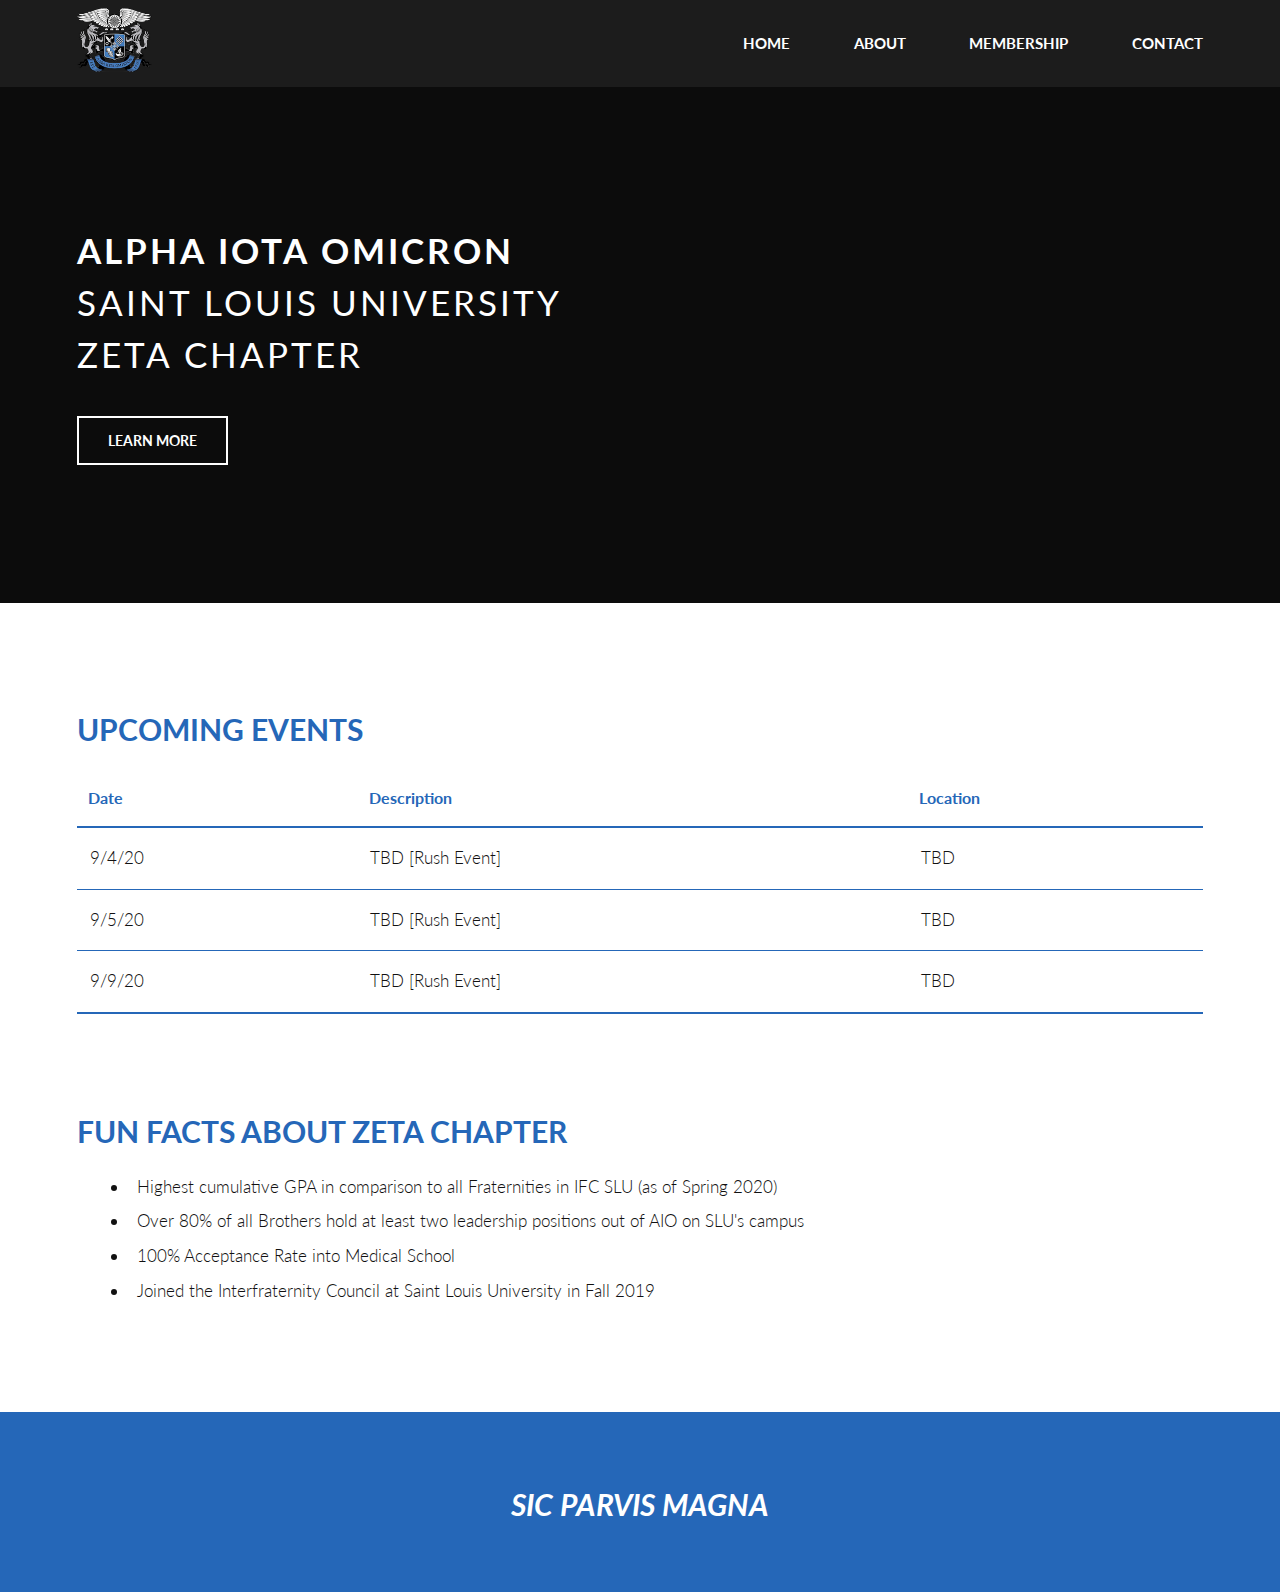
==== index.html @ 9641dc2a "Updated fun facts and comments in header" ====
<!DOCTYPE HTML>
<!--
	Wolfpack 2020
-->
<html>
	<head>
		<title>Home - AIO SLU</title>
		<meta charset="utf-8" />
		<meta name="viewport" content="width=device-width, initial-scale=1, user-scalable=no" />
		<link rel="stylesheet" href="assets/css/main.css" />
	</head>
	<body>

		<!-- Header -->
			<header id="header">
				<div class="inner">
					<a href="index.html" class="logo"><img class="image left" src="images/aiologobar.png"></a>
					<nav id="nav">
						<a href="index.html">Home</a>
						<a href="about.html">About</a>
						<a href="membership.html">Membership</a>
						<a href="contact.html">Contact</a>
					</nav>
				</div>
			</header>
			<a href="#menu" class="navPanelToggle"><span class="fa fa-bars"></span></a>

		<!-- Banner -->
			<section id="banner">
				<div class="inner">
					<h1>ALPHA IOTA OMICRON <span><br/>Saint Louis University<br>
					Zeta Chapter</span></h1>
					<ul class="actions">
						<li><a href="#one" class="button alt">Learn More</a></li>
					</ul>
				</div>
			</section>

		<!-- One -->
			<section id="one">
				<div class="inner">
					<header>
						<h2>Upcoming Events</h2>
					</header>
					<div class="table-wrapper">
								<table>
									<thead>
										<tr>
											<th>Date</th>
											<th>Description</th>
											<th>Location</th>
										</tr>
									</thead>
									<tbody>
										<tr>
											<td>9/4/20</td>
											<td>TBD [Rush Event]</td>
											<td>TBD</td>
										</tr>
										<tr>
											<td>9/5/20</td>
											<td>TBD [Rush Event]</td>
											<td>TBD</td>
										</tr>
										<tr>
											<td>9/9/20</td>
											<td>TBD [Rush Event]</td>
											<td>TBD</td>
										</tr>
										
									</tbody>
									<tfoot>
										<tr>
											<td colspan="2"></td>
											<td></td>
										</tr>
									</tfoot>
								</table>
							</div>
					<!-- end of upcoming events section -->
					<br>
					<h2 style="margin-bottom:0.5em;">Fun Facts about Zeta Chapter</h2>
					<ul style="padding-left:3em;">
						<li>Highest cumulative GPA in comparison to all Fraternities in IFC SLU (as of Spring 2020)</li>
						<li>Over 80% of all Brothers hold at least two leadership positions out of AIO on SLU's campus</li>
						<li>100% Acceptance Rate into Medical School</li>
						<li>Joined the Interfraternity Council at Saint Louis University in Fall 2019</li>
					</ul>
					
				</div>
			</section>
			

			

		<!-- Footer -->
			<section id="footer">
				<div class="inner">
					<header>
						<h2 align="center"><em>Sic Parvis Magna</em></h2>
					</header>
				</div>
			</section>

		<!-- Scripts -->
			<script src="assets/js/jquery.min.js"></script>
			<script src="assets/js/skel.min.js"></script>
			<script src="assets/js/util.js"></script>
			<script src="assets/js/main.js"></script>

	</body>
</html>
---- assets/css/main.css ----
@import url(font-awesome.min.css);
@import url("https://fonts.googleapis.com/css?family=Lato:300,400,700|Pacifico");

/*
	Introspect by TEMPLATED
	templated.co @templatedco
	Released for free under the Creative Commons Attribution 3.0 license (templated.co/license)
*/

/* Reset */

	html, body, div, span, applet, object, iframe, h1, h2, h3, h4, h5, h6, p, blockquote, pre, a, abbr, acronym, address, big, cite, code, del, dfn, em, img, ins, kbd, q, s, samp, small, strike, strong, sub, sup, tt, var, b, u, i, center, dl, dt, dd, ol, ul, li, fieldset, form, label, legend, table, caption, tbody, tfoot, thead, tr, th, td, article, aside, canvas, details, embed, figure, figcaption, footer, header, hgroup, menu, nav, output, ruby, section, summary, time, mark, audio, video {
		margin: 0;
		padding: 0;
		border: 0;
		font-size: 100%;
		font: inherit;
		vertical-align: baseline;
	}

	article, aside, details, figcaption, figure, footer, header, hgroup, menu, nav, section {
		display: block;
	}

	body {
		line-height: 1;
	}

	ol, ul {
		list-style: none;
	}

	blockquote, q {
		quotes: none;
	}

	blockquote:before, blockquote:after, q:before, q:after {
		content: '';
		content: none;
	}

	table {
		border-collapse: collapse;
		border-spacing: 0;
	}

	body {
		-webkit-text-size-adjust: none;
	}

/* Box Model */

	*, *:before, *:after {
		-moz-box-sizing: border-box;
		-webkit-box-sizing: border-box;
		box-sizing: border-box;
	}

/* Containers */

	.container {
		margin-left: auto;
		margin-right: auto;
	}

	.container.\31 25\25 {
		width: 100%;
		max-width: 100em;
		min-width: 80em;
	}

	.container.\37 5\25 {
		width: 60em;
	}

	.container.\35 0\25 {
		width: 40em;
	}

	.container.\32 5\25 {
		width: 20em;
	}

	.container {
		width: 80em;
	}

	@media screen and (max-width: 1680px) {

		.container.\31 25\25 {
			width: 100%;
			max-width: 100em;
			min-width: 80em;
		}

		.container.\37 5\25 {
			width: 60em;
		}

		.container.\35 0\25 {
			width: 40em;
		}

		.container.\32 5\25 {
			width: 20em;
		}

		.container {
			width: 80em;
		}

	}

	@media screen and (max-width: 1280px) {

		.container.\31 25\25 {
			width: 100%;
			max-width: 81.25em;
			min-width: 65em;
		}

		.container.\37 5\25 {
			width: 48.75em;
		}

		.container.\35 0\25 {
			width: 32.5em;
		}

		.container.\32 5\25 {
			width: 16.25em;
		}

		.container {
			width: 65em;
		}

	}

	@media screen and (max-width: 980px) {

		.container.\31 25\25 {
			width: 100%;
			max-width: 112.5%;
			min-width: 90%;
		}

		.container.\37 5\25 {
			width: 67.5%;
		}

		.container.\35 0\25 {
			width: 45%;
		}

		.container.\32 5\25 {
			width: 22.5%;
		}

		.container {
			width: 90%;
		}

	}

	@media screen and (max-width: 736px) {

		.container.\31 25\25 {
			width: 100%;
			max-width: 112.5%;
			min-width: 90%;
		}

		.container.\37 5\25 {
			width: 67.5%;
		}

		.container.\35 0\25 {
			width: 45%;
		}

		.container.\32 5\25 {
			width: 22.5%;
		}

		.container {
			width: 90% !important;
		}

	}

	@media screen and (max-width: 480px) {

		.container.\31 25\25 {
			width: 100%;
			max-width: 112.5%;
			min-width: 90%;
		}

		.container.\37 5\25 {
			width: 67.5%;
		}

		.container.\35 0\25 {
			width: 45%;
		}

		.container.\32 5\25 {
			width: 22.5%;
		}

		.container {
			width: 90% !important;
		}

	}

/* Grid */

	.row {
		border-bottom: solid 1px transparent;
		-moz-box-sizing: border-box;
		-webkit-box-sizing: border-box;
		box-sizing: border-box;
	}

	.row > * {
		float: left;
		-moz-box-sizing: border-box;
		-webkit-box-sizing: border-box;
		box-sizing: border-box;
	}

	.row:after, .row:before {
		content: '';
		display: block;
		clear: both;
		height: 0;
	}

	.row.uniform > * > :first-child {
		margin-top: 0;
	}

	.row.uniform > * > :last-child {
		margin-bottom: 0;
	}

	.row.\30 \25 > * {
		padding: 0 0 0 0em;
	}

	.row.\30 \25 {
		margin: 0 0 -1px 0em;
	}

	.row.uniform.\30 \25 > * {
		padding: 0em 0 0 0em;
	}

	.row.uniform.\30 \25 {
		margin: 0em 0 -1px 0em;
	}

	.row > * {
		padding: 0 0 0 2em;
	}

	.row {
		margin: 0 0 -1px -2em;
	}

	.row.uniform > * {
		padding: 2em 0 0 2em;
	}

	.row.uniform {
		margin: -2em 0 -1px -2em;
	}

	.row.\32 00\25 > * {
		padding: 0 0 0 4em;
	}

	.row.\32 00\25 {
		margin: 0 0 -1px -4em;
	}

	.row.uniform.\32 00\25 > * {
		padding: 4em 0 0 4em;
	}

	.row.uniform.\32 00\25 {
		margin: -4em 0 -1px -4em;
	}

	.row.\31 50\25 > * {
		padding: 0 0 0 3em;
	}

	.row.\31 50\25 {
		margin: 0 0 -1px -3em;
	}

	.row.uniform.\31 50\25 > * {
		padding: 3em 0 0 3em;
	}

	.row.uniform.\31 50\25 {
		margin: -3em 0 -1px -3em;
	}

	.row.\35 0\25 > * {
		padding: 0 0 0 1em;
	}

	.row.\35 0\25 {
		margin: 0 0 -1px -1em;
	}

	.row.uniform.\35 0\25 > * {
		padding: 1em 0 0 1em;
	}

	.row.uniform.\35 0\25 {
		margin: -1em 0 -1px -1em;
	}

	.row.\32 5\25 > * {
		padding: 0 0 0 0.5em;
	}

	.row.\32 5\25 {
		margin: 0 0 -1px -0.5em;
	}

	.row.uniform.\32 5\25 > * {
		padding: 0.5em 0 0 0.5em;
	}

	.row.uniform.\32 5\25 {
		margin: -0.5em 0 -1px -0.5em;
	}

	.\31 2u, .\31 2u\24 {
		width: 100%;
		clear: none;
		margin-left: 0;
	}

	.\31 1u, .\31 1u\24 {
		width: 91.6666666667%;
		clear: none;
		margin-left: 0;
	}

	.\31 0u, .\31 0u\24 {
		width: 83.3333333333%;
		clear: none;
		margin-left: 0;
	}

	.\39 u, .\39 u\24 {
		width: 75%;
		clear: none;
		margin-left: 0;
	}

	.\38 u, .\38 u\24 {
		width: 66.6666666667%;
		clear: none;
		margin-left: 0;
	}

	.\37 u, .\37 u\24 {
		width: 58.3333333333%;
		clear: none;
		margin-left: 0;
	}

	.\36 u, .\36 u\24 {
		width: 50%;
		clear: none;
		margin-left: 0;
	}

	.\35 u, .\35 u\24 {
		width: 41.6666666667%;
		clear: none;
		margin-left: 0;
	}

	.\34 u, .\34 u\24 {
		width: 33.3333333333%;
		clear: none;
		margin-left: 0;
	}

	.\33 u, .\33 u\24 {
		width: 25%;
		clear: none;
		margin-left: 0;
	}

	.\32 u, .\32 u\24 {
		width: 16.6666666667%;
		clear: none;
		margin-left: 0;
	}

	.\31 u, .\31 u\24 {
		width: 8.3333333333%;
		clear: none;
		margin-left: 0;
	}

	.\31 2u\24 + *,
	.\31 1u\24 + *,
	.\31 0u\24 + *,
	.\39 u\24 + *,
	.\38 u\24 + *,
	.\37 u\24 + *,
	.\36 u\24 + *,
	.\35 u\24 + *,
	.\34 u\24 + *,
	.\33 u\24 + *,
	.\32 u\24 + *,
	.\31 u\24 + * {
		clear: left;
	}

	.\-11u {
		margin-left: 91.66667%;
	}

	.\-10u {
		margin-left: 83.33333%;
	}

	.\-9u {
		margin-left: 75%;
	}

	.\-8u {
		margin-left: 66.66667%;
	}

	.\-7u {
		margin-left: 58.33333%;
	}

	.\-6u {
		margin-left: 50%;
	}

	.\-5u {
		margin-left: 41.66667%;
	}

	.\-4u {
		margin-left: 33.33333%;
	}

	.\-3u {
		margin-left: 25%;
	}

	.\-2u {
		margin-left: 16.66667%;
	}

	.\-1u {
		margin-left: 8.33333%;
	}

	@media screen and (max-width: 1680px) {

		.row > * {
			padding: 0 0 0 2em;
		}

		.row {
			margin: 0 0 -1px -2em;
		}

		.row.uniform > * {
			padding: 2em 0 0 2em;
		}

		.row.uniform {
			margin: -2em 0 -1px -2em;
		}

		.row.\32 00\25 > * {
			padding: 0 0 0 4em;
		}

		.row.\32 00\25 {
			margin: 0 0 -1px -4em;
		}

		.row.uniform.\32 00\25 > * {
			padding: 4em 0 0 4em;
		}

		.row.uniform.\32 00\25 {
			margin: -4em 0 -1px -4em;
		}

		.row.\31 50\25 > * {
			padding: 0 0 0 3em;
		}

		.row.\31 50\25 {
			margin: 0 0 -1px -3em;
		}

		.row.uniform.\31 50\25 > * {
			padding: 3em 0 0 3em;
		}

		.row.uniform.\31 50\25 {
			margin: -3em 0 -1px -3em;
		}

		.row.\35 0\25 > * {
			padding: 0 0 0 1em;
		}

		.row.\35 0\25 {
			margin: 0 0 -1px -1em;
		}

		.row.uniform.\35 0\25 > * {
			padding: 1em 0 0 1em;
		}

		.row.uniform.\35 0\25 {
			margin: -1em 0 -1px -1em;
		}

		.row.\32 5\25 > * {
			padding: 0 0 0 0.5em;
		}

		.row.\32 5\25 {
			margin: 0 0 -1px -0.5em;
		}

		.row.uniform.\32 5\25 > * {
			padding: 0.5em 0 0 0.5em;
		}

		.row.uniform.\32 5\25 {
			margin: -0.5em 0 -1px -0.5em;
		}

		.\31 2u\28xlarge\29, .\31 2u\24\28xlarge\29 {
			width: 100%;
			clear: none;
			margin-left: 0;
		}

		.\31 1u\28xlarge\29, .\31 1u\24\28xlarge\29 {
			width: 91.6666666667%;
			clear: none;
			margin-left: 0;
		}

		.\31 0u\28xlarge\29, .\31 0u\24\28xlarge\29 {
			width: 83.3333333333%;
			clear: none;
			margin-left: 0;
		}

		.\39 u\28xlarge\29, .\39 u\24\28xlarge\29 {
			width: 75%;
			clear: none;
			margin-left: 0;
		}

		.\38 u\28xlarge\29, .\38 u\24\28xlarge\29 {
			width: 66.6666666667%;
			clear: none;
			margin-left: 0;
		}

		.\37 u\28xlarge\29, .\37 u\24\28xlarge\29 {
			width: 58.3333333333%;
			clear: none;
			margin-left: 0;
		}

		.\36 u\28xlarge\29, .\36 u\24\28xlarge\29 {
			width: 50%;
			clear: none;
			margin-left: 0;
		}

		.\35 u\28xlarge\29, .\35 u\24\28xlarge\29 {
			width: 41.6666666667%;
			clear: none;
			margin-left: 0;
		}

		.\34 u\28xlarge\29, .\34 u\24\28xlarge\29 {
			width: 33.3333333333%;
			clear: none;
			margin-left: 0;
		}

		.\33 u\28xlarge\29, .\33 u\24\28xlarge\29 {
			width: 25%;
			clear: none;
			margin-left: 0;
		}

		.\32 u\28xlarge\29, .\32 u\24\28xlarge\29 {
			width: 16.6666666667%;
			clear: none;
			margin-left: 0;
		}

		.\31 u\28xlarge\29, .\31 u\24\28xlarge\29 {
			width: 8.3333333333%;
			clear: none;
			margin-left: 0;
		}

		.\31 2u\24\28xlarge\29 + *,
		.\31 1u\24\28xlarge\29 + *,
		.\31 0u\24\28xlarge\29 + *,
		.\39 u\24\28xlarge\29 + *,
		.\38 u\24\28xlarge\29 + *,
		.\37 u\24\28xlarge\29 + *,
		.\36 u\24\28xlarge\29 + *,
		.\35 u\24\28xlarge\29 + *,
		.\34 u\24\28xlarge\29 + *,
		.\33 u\24\28xlarge\29 + *,
		.\32 u\24\28xlarge\29 + *,
		.\31 u\24\28xlarge\29 + * {
			clear: left;
		}

		.\-11u\28xlarge\29 {
			margin-left: 91.66667%;
		}

		.\-10u\28xlarge\29 {
			margin-left: 83.33333%;
		}

		.\-9u\28xlarge\29 {
			margin-left: 75%;
		}

		.\-8u\28xlarge\29 {
			margin-left: 66.66667%;
		}

		.\-7u\28xlarge\29 {
			margin-left: 58.33333%;
		}

		.\-6u\28xlarge\29 {
			margin-left: 50%;
		}

		.\-5u\28xlarge\29 {
			margin-left: 41.66667%;
		}

		.\-4u\28xlarge\29 {
			margin-left: 33.33333%;
		}

		.\-3u\28xlarge\29 {
			margin-left: 25%;
		}

		.\-2u\28xlarge\29 {
			margin-left: 16.66667%;
		}

		.\-1u\28xlarge\29 {
			margin-left: 8.33333%;
		}

	}

	@media screen and (max-width: 1280px) {

		.row > * {
			padding: 0 0 0 1.5em;
		}

		.row {
			margin: 0 0 -1px -1.5em;
		}

		.row.uniform > * {
			padding: 1.5em 0 0 1.5em;
		}

		.row.uniform {
			margin: -1.5em 0 -1px -1.5em;
		}

		.row.\32 00\25 > * {
			padding: 0 0 0 3em;
		}

		.row.\32 00\25 {
			margin: 0 0 -1px -3em;
		}

		.row.uniform.\32 00\25 > * {
			padding: 3em 0 0 3em;
		}

		.row.uniform.\32 00\25 {
			margin: -3em 0 -1px -3em;
		}

		.row.\31 50\25 > * {
			padding: 0 0 0 2.25em;
		}

		.row.\31 50\25 {
			margin: 0 0 -1px -2.25em;
		}

		.row.uniform.\31 50\25 > * {
			padding: 2.25em 0 0 2.25em;
		}

		.row.uniform.\31 50\25 {
			margin: -2.25em 0 -1px -2.25em;
		}

		.row.\35 0\25 > * {
			padding: 0 0 0 0.75em;
		}

		.row.\35 0\25 {
			margin: 0 0 -1px -0.75em;
		}

		.row.uniform.\35 0\25 > * {
			padding: 0.75em 0 0 0.75em;
		}

		.row.uniform.\35 0\25 {
			margin: -0.75em 0 -1px -0.75em;
		}

		.row.\32 5\25 > * {
			padding: 0 0 0 0.375em;
		}

		.row.\32 5\25 {
			margin: 0 0 -1px -0.375em;
		}

		.row.uniform.\32 5\25 > * {
			padding: 0.375em 0 0 0.375em;
		}

		.row.uniform.\32 5\25 {
			margin: -0.375em 0 -1px -0.375em;
		}

		.\31 2u\28large\29, .\31 2u\24\28large\29 {
			width: 100%;
			clear: none;
			margin-left: 0;
		}

		.\31 1u\28large\29, .\31 1u\24\28large\29 {
			width: 91.6666666667%;
			clear: none;
			margin-left: 0;
		}

		.\31 0u\28large\29, .\31 0u\24\28large\29 {
			width: 83.3333333333%;
			clear: none;
			margin-left: 0;
		}

		.\39 u\28large\29, .\39 u\24\28large\29 {
			width: 75%;
			clear: none;
			margin-left: 0;
		}

		.\38 u\28large\29, .\38 u\24\28large\29 {
			width: 66.6666666667%;
			clear: none;
			margin-left: 0;
		}

		.\37 u\28large\29, .\37 u\24\28large\29 {
			width: 58.3333333333%;
			clear: none;
			margin-left: 0;
		}

		.\36 u\28large\29, .\36 u\24\28large\29 {
			width: 50%;
			clear: none;
			margin-left: 0;
		}

		.\35 u\28large\29, .\35 u\24\28large\29 {
			width: 41.6666666667%;
			clear: none;
			margin-left: 0;
		}

		.\34 u\28large\29, .\34 u\24\28large\29 {
			width: 33.3333333333%;
			clear: none;
			margin-left: 0;
		}

		.\33 u\28large\29, .\33 u\24\28large\29 {
			width: 25%;
			clear: none;
			margin-left: 0;
		}

		.\32 u\28large\29, .\32 u\24\28large\29 {
			width: 16.6666666667%;
			clear: none;
			margin-left: 0;
		}

		.\31 u\28large\29, .\31 u\24\28large\29 {
			width: 8.3333333333%;
			clear: none;
			margin-left: 0;
		}

		.\31 2u\24\28large\29 + *,
		.\31 1u\24\28large\29 + *,
		.\31 0u\24\28large\29 + *,
		.\39 u\24\28large\29 + *,
		.\38 u\24\28large\29 + *,
		.\37 u\24\28large\29 + *,
		.\36 u\24\28large\29 + *,
		.\35 u\24\28large\29 + *,
		.\34 u\24\28large\29 + *,
		.\33 u\24\28large\29 + *,
		.\32 u\24\28large\29 + *,
		.\31 u\24\28large\29 + * {
			clear: left;
		}

		.\-11u\28large\29 {
			margin-left: 91.66667%;
		}

		.\-10u\28large\29 {
			margin-left: 83.33333%;
		}

		.\-9u\28large\29 {
			margin-left: 75%;
		}

		.\-8u\28large\29 {
			margin-left: 66.66667%;
		}

		.\-7u\28large\29 {
			margin-left: 58.33333%;
		}

		.\-6u\28large\29 {
			margin-left: 50%;
		}

		.\-5u\28large\29 {
			margin-left: 41.66667%;
		}

		.\-4u\28large\29 {
			margin-left: 33.33333%;
		}

		.\-3u\28large\29 {
			margin-left: 25%;
		}

		.\-2u\28large\29 {
			margin-left: 16.66667%;
		}

		.\-1u\28large\29 {
			margin-left: 8.33333%;
		}

	}

	@media screen and (max-width: 980px) {

		.row > * {
			padding: 0 0 0 1.5em;
		}

		.row {
			margin: 0 0 -1px -1.5em;
		}

		.row.uniform > * {
			padding: 1.5em 0 0 1.5em;
		}

		.row.uniform {
			margin: -1.5em 0 -1px -1.5em;
		}

		.row.\32 00\25 > * {
			padding: 0 0 0 3em;
		}

		.row.\32 00\25 {
			margin: 0 0 -1px -3em;
		}

		.row.uniform.\32 00\25 > * {
			padding: 3em 0 0 3em;
		}

		.row.uniform.\32 00\25 {
			margin: -3em 0 -1px -3em;
		}

		.row.\31 50\25 > * {
			padding: 0 0 0 2.25em;
		}

		.row.\31 50\25 {
			margin: 0 0 -1px -2.25em;
		}

		.row.uniform.\31 50\25 > * {
			padding: 2.25em 0 0 2.25em;
		}

		.row.uniform.\31 50\25 {
			margin: -2.25em 0 -1px -2.25em;
		}

		.row.\35 0\25 > * {
			padding: 0 0 0 0.75em;
		}

		.row.\35 0\25 {
			margin: 0 0 -1px -0.75em;
		}

		.row.uniform.\35 0\25 > * {
			padding: 0.75em 0 0 0.75em;
		}

		.row.uniform.\35 0\25 {
			margin: -0.75em 0 -1px -0.75em;
		}

		.row.\32 5\25 > * {
			padding: 0 0 0 0.375em;
		}

		.row.\32 5\25 {
			margin: 0 0 -1px -0.375em;
		}

		.row.uniform.\32 5\25 > * {
			padding: 0.375em 0 0 0.375em;
		}

		.row.uniform.\32 5\25 {
			margin: -0.375em 0 -1px -0.375em;
		}

		.\31 2u\28medium\29, .\31 2u\24\28medium\29 {
			width: 100%;
			clear: none;
			margin-left: 0;
		}

		.\31 1u\28medium\29, .\31 1u\24\28medium\29 {
			width: 91.6666666667%;
			clear: none;
			margin-left: 0;
		}

		.\31 0u\28medium\29, .\31 0u\24\28medium\29 {
			width: 83.3333333333%;
			clear: none;
			margin-left: 0;
		}

		.\39 u\28medium\29, .\39 u\24\28medium\29 {
			width: 75%;
			clear: none;
			margin-left: 0;
		}

		.\38 u\28medium\29, .\38 u\24\28medium\29 {
			width: 66.6666666667%;
			clear: none;
			margin-left: 0;
		}

		.\37 u\28medium\29, .\37 u\24\28medium\29 {
			width: 58.3333333333%;
			clear: none;
			margin-left: 0;
		}

		.\36 u\28medium\29, .\36 u\24\28medium\29 {
			width: 50%;
			clear: none;
			margin-left: 0;
		}

		.\35 u\28medium\29, .\35 u\24\28medium\29 {
			width: 41.6666666667%;
			clear: none;
			margin-left: 0;
		}

		.\34 u\28medium\29, .\34 u\24\28medium\29 {
			width: 33.3333333333%;
			clear: none;
			margin-left: 0;
		}

		.\33 u\28medium\29, .\33 u\24\28medium\29 {
			width: 25%;
			clear: none;
			margin-left: 0;
		}

		.\32 u\28medium\29, .\32 u\24\28medium\29 {
			width: 16.6666666667%;
			clear: none;
			margin-left: 0;
		}

		.\31 u\28medium\29, .\31 u\24\28medium\29 {
			width: 8.3333333333%;
			clear: none;
			margin-left: 0;
		}

		.\31 2u\24\28medium\29 + *,
		.\31 1u\24\28medium\29 + *,
		.\31 0u\24\28medium\29 + *,
		.\39 u\24\28medium\29 + *,
		.\38 u\24\28medium\29 + *,
		.\37 u\24\28medium\29 + *,
		.\36 u\24\28medium\29 + *,
		.\35 u\24\28medium\29 + *,
		.\34 u\24\28medium\29 + *,
		.\33 u\24\28medium\29 + *,
		.\32 u\24\28medium\29 + *,
		.\31 u\24\28medium\29 + * {
			clear: left;
		}

		.\-11u\28medium\29 {
			margin-left: 91.66667%;
		}

		.\-10u\28medium\29 {
			margin-left: 83.33333%;
		}

		.\-9u\28medium\29 {
			margin-left: 75%;
		}

		.\-8u\28medium\29 {
			margin-left: 66.66667%;
		}

		.\-7u\28medium\29 {
			margin-left: 58.33333%;
		}

		.\-6u\28medium\29 {
			margin-left: 50%;
		}

		.\-5u\28medium\29 {
			margin-left: 41.66667%;
		}

		.\-4u\28medium\29 {
			margin-left: 33.33333%;
		}

		.\-3u\28medium\29 {
			margin-left: 25%;
		}

		.\-2u\28medium\29 {
			margin-left: 16.66667%;
		}

		.\-1u\28medium\29 {
			margin-left: 8.33333%;
		}

	}

	@media screen and (max-width: 736px) {

		.row > * {
			padding: 0 0 0 1.25em;
		}

		.row {
			margin: 0 0 -1px -1.25em;
		}

		.row.uniform > * {
			padding: 1.25em 0 0 1.25em;
		}

		.row.uniform {
			margin: -1.25em 0 -1px -1.25em;
		}

		.row.\32 00\25 > * {
			padding: 0 0 0 2.5em;
		}

		.row.\32 00\25 {
			margin: 0 0 -1px -2.5em;
		}

		.row.uniform.\32 00\25 > * {
			padding: 2.5em 0 0 2.5em;
		}

		.row.uniform.\32 00\25 {
			margin: -2.5em 0 -1px -2.5em;
		}

		.row.\31 50\25 > * {
			padding: 0 0 0 1.875em;
		}

		.row.\31 50\25 {
			margin: 0 0 -1px -1.875em;
		}

		.row.uniform.\31 50\25 > * {
			padding: 1.875em 0 0 1.875em;
		}

		.row.uniform.\31 50\25 {
			margin: -1.875em 0 -1px -1.875em;
		}

		.row.\35 0\25 > * {
			padding: 0 0 0 0.625em;
		}

		.row.\35 0\25 {
			margin: 0 0 -1px -0.625em;
		}

		.row.uniform.\35 0\25 > * {
			padding: 0.625em 0 0 0.625em;
		}

		.row.uniform.\35 0\25 {
			margin: -0.625em 0 -1px -0.625em;
		}

		.row.\32 5\25 > * {
			padding: 0 0 0 0.3125em;
		}

		.row.\32 5\25 {
			margin: 0 0 -1px -0.3125em;
		}

		.row.uniform.\32 5\25 > * {
			padding: 0.3125em 0 0 0.3125em;
		}

		.row.uniform.\32 5\25 {
			margin: -0.3125em 0 -1px -0.3125em;
		}

		.\31 2u\28small\29, .\31 2u\24\28small\29 {
			width: 100%;
			clear: none;
			margin-left: 0;
		}

		.\31 1u\28small\29, .\31 1u\24\28small\29 {
			width: 91.6666666667%;
			clear: none;
			margin-left: 0;
		}

		.\31 0u\28small\29, .\31 0u\24\28small\29 {
			width: 83.3333333333%;
			clear: none;
			margin-left: 0;
		}

		.\39 u\28small\29, .\39 u\24\28small\29 {
			width: 75%;
			clear: none;
			margin-left: 0;
		}

		.\38 u\28small\29, .\38 u\24\28small\29 {
			width: 66.6666666667%;
			clear: none;
			margin-left: 0;
		}

		.\37 u\28small\29, .\37 u\24\28small\29 {
			width: 58.3333333333%;
			clear: none;
			margin-left: 0;
		}

		.\36 u\28small\29, .\36 u\24\28small\29 {
			width: 50%;
			clear: none;
			margin-left: 0;
		}

		.\35 u\28small\29, .\35 u\24\28small\29 {
			width: 41.6666666667%;
			clear: none;
			margin-left: 0;
		}

		.\34 u\28small\29, .\34 u\24\28small\29 {
			width: 33.3333333333%;
			clear: none;
			margin-left: 0;
		}

		.\33 u\28small\29, .\33 u\24\28small\29 {
			width: 25%;
			clear: none;
			margin-left: 0;
		}

		.\32 u\28small\29, .\32 u\24\28small\29 {
			width: 16.6666666667%;
			clear: none;
			margin-left: 0;
		}

		.\31 u\28small\29, .\31 u\24\28small\29 {
			width: 8.3333333333%;
			clear: none;
			margin-left: 0;
		}

		.\31 2u\24\28small\29 + *,
		.\31 1u\24\28small\29 + *,
		.\31 0u\24\28small\29 + *,
		.\39 u\24\28small\29 + *,
		.\38 u\24\28small\29 + *,
		.\37 u\24\28small\29 + *,
		.\36 u\24\28small\29 + *,
		.\35 u\24\28small\29 + *,
		.\34 u\24\28small\29 + *,
		.\33 u\24\28small\29 + *,
		.\32 u\24\28small\29 + *,
		.\31 u\24\28small\29 + * {
			clear: left;
		}

		.\-11u\28small\29 {
			margin-left: 91.66667%;
		}

		.\-10u\28small\29 {
			margin-left: 83.33333%;
		}

		.\-9u\28small\29 {
			margin-left: 75%;
		}

		.\-8u\28small\29 {
			margin-left: 66.66667%;
		}

		.\-7u\28small\29 {
			margin-left: 58.33333%;
		}

		.\-6u\28small\29 {
			margin-left: 50%;
		}

		.\-5u\28small\29 {
			margin-left: 41.66667%;
		}

		.\-4u\28small\29 {
			margin-left: 33.33333%;
		}

		.\-3u\28small\29 {
			margin-left: 25%;
		}

		.\-2u\28small\29 {
			margin-left: 16.66667%;
		}

		.\-1u\28small\29 {
			margin-left: 8.33333%;
		}

	}

	@media screen and (max-width: 480px) {

		.row > * {
			padding: 0 0 0 1.25em;
		}

		.row {
			margin: 0 0 -1px -1.25em;
		}

		.row.uniform > * {
			padding: 1.25em 0 0 1.25em;
		}

		.row.uniform {
			margin: -1.25em 0 -1px -1.25em;
		}

		.row.\32 00\25 > * {
			padding: 0 0 0 2.5em;
		}

		.row.\32 00\25 {
			margin: 0 0 -1px -2.5em;
		}

		.row.uniform.\32 00\25 > * {
			padding: 2.5em 0 0 2.5em;
		}

		.row.uniform.\32 00\25 {
			margin: -2.5em 0 -1px -2.5em;
		}

		.row.\31 50\25 > * {
			padding: 0 0 0 1.875em;
		}

		.row.\31 50\25 {
			margin: 0 0 -1px -1.875em;
		}

		.row.uniform.\31 50\25 > * {
			padding: 1.875em 0 0 1.875em;
		}

		.row.uniform.\31 50\25 {
			margin: -1.875em 0 -1px -1.875em;
		}

		.row.\35 0\25 > * {
			padding: 0 0 0 0.625em;
		}

		.row.\35 0\25 {
			margin: 0 0 -1px -0.625em;
		}

		.row.uniform.\35 0\25 > * {
			padding: 0.625em 0 0 0.625em;
		}

		.row.uniform.\35 0\25 {
			margin: -0.625em 0 -1px -0.625em;
		}

		.row.\32 5\25 > * {
			padding: 0 0 0 0.3125em;
		}

		.row.\32 5\25 {
			margin: 0 0 -1px -0.3125em;
		}

		.row.uniform.\32 5\25 > * {
			padding: 0.3125em 0 0 0.3125em;
		}

		.row.uniform.\32 5\25 {
			margin: -0.3125em 0 -1px -0.3125em;
		}

		.\31 2u\28xsmall\29, .\31 2u\24\28xsmall\29 {
			width: 100%;
			clear: none;
			margin-left: 0;
		}

		.\31 1u\28xsmall\29, .\31 1u\24\28xsmall\29 {
			width: 91.6666666667%;
			clear: none;
			margin-left: 0;
		}

		.\31 0u\28xsmall\29, .\31 0u\24\28xsmall\29 {
			width: 83.3333333333%;
			clear: none;
			margin-left: 0;
		}

		.\39 u\28xsmall\29, .\39 u\24\28xsmall\29 {
			width: 75%;
			clear: none;
			margin-left: 0;
		}

		.\38 u\28xsmall\29, .\38 u\24\28xsmall\29 {
			width: 66.6666666667%;
			clear: none;
			margin-left: 0;
		}

		.\37 u\28xsmall\29, .\37 u\24\28xsmall\29 {
			width: 58.3333333333%;
			clear: none;
			margin-left: 0;
		}

		.\36 u\28xsmall\29, .\36 u\24\28xsmall\29 {
			width: 50%;
			clear: none;
			margin-left: 0;
		}

		.\35 u\28xsmall\29, .\35 u\24\28xsmall\29 {
			width: 41.6666666667%;
			clear: none;
			margin-left: 0;
		}

		.\34 u\28xsmall\29, .\34 u\24\28xsmall\29 {
			width: 33.3333333333%;
			clear: none;
			margin-left: 0;
		}

		.\33 u\28xsmall\29, .\33 u\24\28xsmall\29 {
			width: 25%;
			clear: none;
			margin-left: 0;
		}

		.\32 u\28xsmall\29, .\32 u\24\28xsmall\29 {
			width: 16.6666666667%;
			clear: none;
			margin-left: 0;
		}

		.\31 u\28xsmall\29, .\31 u\24\28xsmall\29 {
			width: 8.3333333333%;
			clear: none;
			margin-left: 0;
		}

		.\31 2u\24\28xsmall\29 + *,
		.\31 1u\24\28xsmall\29 + *,
		.\31 0u\24\28xsmall\29 + *,
		.\39 u\24\28xsmall\29 + *,
		.\38 u\24\28xsmall\29 + *,
		.\37 u\24\28xsmall\29 + *,
		.\36 u\24\28xsmall\29 + *,
		.\35 u\24\28xsmall\29 + *,
		.\34 u\24\28xsmall\29 + *,
		.\33 u\24\28xsmall\29 + *,
		.\32 u\24\28xsmall\29 + *,
		.\31 u\24\28xsmall\29 + * {
			clear: left;
		}

		.\-11u\28xsmall\29 {
			margin-left: 91.66667%;
		}

		.\-10u\28xsmall\29 {
			margin-left: 83.33333%;
		}

		.\-9u\28xsmall\29 {
			margin-left: 75%;
		}

		.\-8u\28xsmall\29 {
			margin-left: 66.66667%;
		}

		.\-7u\28xsmall\29 {
			margin-left: 58.33333%;
		}

		.\-6u\28xsmall\29 {
			margin-left: 50%;
		}

		.\-5u\28xsmall\29 {
			margin-left: 41.66667%;
		}

		.\-4u\28xsmall\29 {
			margin-left: 33.33333%;
		}

		.\-3u\28xsmall\29 {
			margin-left: 25%;
		}

		.\-2u\28xsmall\29 {
			margin-left: 16.66667%;
		}

		.\-1u\28xsmall\29 {
			margin-left: 8.33333%;
		}

	}

/* Basic */

	@-ms-viewport {
		width: device-width;
	}

	body {
		-ms-overflow-style: scrollbar;
	}

	@media screen and (max-width: 480px) {

		html, body {
			min-width: 320px;
		}

	}

	body {
		background: #fff;
	}

		body.is-loading *, body.is-loading *:before, body.is-loading *:after {
			-moz-animation: none !important;
			-webkit-animation: none !important;
			-ms-animation: none !important;
			animation: none !important;
			-moz-transition: none !important;
			-webkit-transition: none !important;
			-ms-transition: none !important;
			transition: none !important;
		}

/* Type */

	body {
		background-color: #fff;
		color: #111111;
	}

	body, input, select, textarea {
		font-family: "Lato", sans-serif;
		font-size: 15pt;
		font-weight: 300;
		line-height: 2;
	}

		@media screen and (max-width: 1680px) {

			body, input, select, textarea {
				font-size: 13pt;
			}

		}

		@media screen and (max-width: 1280px) {

			body, input, select, textarea {
				font-size: 13pt;
			}

		}

		@media screen and (max-width: 980px) {

			body, input, select, textarea {
				font-size: 12pt;
			}

		}

		@media screen and (max-width: 736px) {

			body, input, select, textarea {
				font-size: 12pt;
			}

		}

		@media screen and (max-width: 480px) {

			body, input, select, textarea {
				font-size: 12pt;
			}

		}

	a {
		-moz-transition: color 0.2s ease-in-out;
		-webkit-transition: color 0.2s ease-in-out;
		-ms-transition: color 0.2s ease-in-out;
		transition: color 0.2s ease-in-out;
		text-decoration: none;
	}

		a:hover {
			text-decoration: underline;
		}

	strong, b {
		font-weight: 700;
	}

	em, i {
		font-style: italic;
	}

	p {
		margin: 0 0 2em 0;
	}

	h1, h2, h3, h4, h5, h6 {
		font-weight: 700;
		line-height: 1.5;
		margin: 0 0 1em 0;
		text-transform: uppercase;
	}

		h1 a, h2 a, h3 a, h4 a, h5 a, h6 a {
			color: inherit;
			text-decoration: none;
		}

	h1 {
		font-size: 2em;
		margin: 0 0 0.25em 0;
	}

	h2 {
		font-size: 1.75em;
	}

	h3 {
		font-size: 1.35em;
	}

	h4 {
		font-size: 1.1em;
	}

	h5 {
		font-size: 0.9em;
	}

	h6 {
		font-size: 0.7em;
	}

	@media screen and (max-width: 736px) {

		h1 {
			font-size: 1.5em;
		}

		h2 {
			font-size: 1.25em;
		}

		h3 {
			font-size: 1.1em;
		}

	}

	sub {
		font-size: 0.8em;
		position: relative;
		top: 0.5em;
	}

	sup {
		font-size: 0.8em;
		position: relative;
		top: -0.5em;
	}

	blockquote {
		border-left: solid 4px;
		font-style: italic;
		margin: 0 0 2em 0;
		padding: 0.5em 0 0.5em 2em;
	}

	code {
		border-radius: 0;
		border: solid 1px;
		font-family: "Courier New", monospace;
		font-size: 0.9em;
		margin: 0 0.25em;
		padding: 0.25em 0.65em;
	}

	pre {
		-webkit-overflow-scrolling: touch;
		font-family: "Courier New", monospace;
		font-size: 0.9em;
		margin: 0 0 2em 0;
	}

		pre code {
			display: block;
			line-height: 1.75;
			padding: 1em 1.5em;
			overflow-x: auto;
		}

	hr {
		border: 0;
		border-bottom: solid 1px;
		margin: 2em 0;
	}

		hr.major {
			margin: 3em 0;
		}

	.align-left {
		text-align: left;
	}

	.align-center {
		text-align: center;
	}

	.align-right {
		text-align: right;
	}

	input, select, textarea {
		color: #2567b8;
	}

	a {
		color: #2567b8;
	}

	strong, b {
		color: #2567b8;
	}

	h1, h2, h3, h4, h5, h6 {
		color: #2567b8;
	}

	blockquote {
		border-left-color: #2567b8;
	}

	code {
		background: none;
		border-color: #2567b8;
	}

	hr {
		border-bottom-color: #2567b8;
	}

/* Box */

	.box {
		border-radius: 0;
		border: solid 1px;
		margin-bottom: 2em;
		padding: 1.5em;
	}

		.box > :last-child,
		.box > :last-child > :last-child,
		.box > :last-child > :last-child > :last-child {
			margin-bottom: 0;
		}

		.box.alt {
			border: 0;
			border-radius: 0;
			padding: 0;
		}

	.box {
		border-color: #2567b8;
	}

/* Button */

	input[type="submit"],
	input[type="reset"],
	input[type="button"],
	button,
	.button {
		-moz-appearance: none;
		-webkit-appearance: none;
		-ms-appearance: none;
		appearance: none;
		-moz-transition: background-color 0.2s ease-in-out, color 0.2s ease-in-out;
		-webkit-transition: background-color 0.2s ease-in-out, color 0.2s ease-in-out;
		-ms-transition: background-color 0.2s ease-in-out, color 0.2s ease-in-out;
		transition: background-color 0.2s ease-in-out, color 0.2s ease-in-out;
		border-radius: 0;
		border: 0;
		cursor: pointer;
		display: inline-block;
		font-size: .8em;
		font-weight: 700;
		height: 3.5em;
		line-height: 3.65em;
		padding: 0 2.25em;
		text-align: center;
		text-decoration: none;
		text-transform: uppercase;
		white-space: nowrap;
	}

		input[type="submit"]:hover,
		input[type="reset"]:hover,
		input[type="button"]:hover,
		button:hover,
		.button:hover {
			text-decoration: none;
		}

		input[type="submit"].icon,
		input[type="reset"].icon,
		input[type="button"].icon,
		button.icon,
		.button.icon {
			padding-left: 1.35em;
		}

			input[type="submit"].icon:before,
			input[type="reset"].icon:before,
			input[type="button"].icon:before,
			button.icon:before,
			.button.icon:before {
				margin-right: 0.5em;
			}

		input[type="submit"].fit,
		input[type="reset"].fit,
		input[type="button"].fit,
		button.fit,
		.button.fit {
			display: block;
			margin: 0 0 1em 0;
			width: 100%;
		}

		input[type="submit"].small,
		input[type="reset"].small,
		input[type="button"].small,
		button.small,
		.button.small {
			font-size: 0.8em;
		}

		input[type="submit"].big,
		input[type="reset"].big,
		input[type="button"].big,
		button.big,
		.button.big {
			font-size: 1.35em;
		}

		input[type="submit"].disabled, input[type="submit"]:disabled,
		input[type="reset"].disabled,
		input[type="reset"]:disabled,
		input[type="button"].disabled,
		input[type="button"]:disabled,
		button.disabled,
		button:disabled,
		.button.disabled,
		.button:disabled {
			-moz-pointer-events: none;
			-webkit-pointer-events: none;
			-ms-pointer-events: none;
			pointer-events: none;
			opacity: 0.25;
		}

	input[type="submit"],
	input[type="reset"],
	input[type="button"],
	button,
	.button {
		background-color: #5a5a5a;
		color: #ffffff !important;
	}

		input[type="submit"]:hover,
		input[type="reset"]:hover,
		input[type="button"]:hover,
		button:hover,
		.button:hover {
			background-color: #676767;
		}

		input[type="submit"]:active,
		input[type="reset"]:active,
		input[type="button"]:active,
		button:active,
		.button:active {
			background-color: #4d4d4d;
		}

		input[type="submit"].alt,
		input[type="reset"].alt,
		input[type="button"].alt,
		button.alt,
		.button.alt {
			background-color: transparent;
			box-shadow: inset 0 0 0 2px #2567b8;
			color: #2567b8 !important;
		}

			input[type="submit"].alt:hover,
			input[type="reset"].alt:hover,
			input[type="button"].alt:hover,
			button.alt:hover,
			.button.alt:hover {
				background: #fceced;
			}

			input[type="submit"].alt:active,
			input[type="reset"].alt:active,
			input[type="button"].alt:active,
			button.alt:active,
			.button.alt:active {
				background-color: #f9dadb;
			}

			input[type="submit"].alt.icon:before,
			input[type="reset"].alt.icon:before,
			input[type="button"].alt.icon:before,
			button.alt.icon:before,
			.button.alt.icon:before {
				color: #717171;
			}

		input[type="submit"].special,
		input[type="reset"].special,
		input[type="button"].special,
		button.special,
		.button.special {
			background-color: #2567b8;
			color: #ffffff !important;
		}

			input[type="submit"].special:hover,
			input[type="reset"].special:hover,
			input[type="button"].special:hover,
			button.special:hover,
			.button.special:hover {
				background-color: #e85d61;
			}

			input[type="submit"].special:active,
			input[type="reset"].special:active,
			input[type="button"].special:active,
			button.special:active,
			.button.special:active {
				background-color: #e23135;
			}

/* Form */

	form {
		margin: 0 0 2em 0;
	}

		form .field {
			margin: 0 0 2em 0;
		}

			form .field.half {
				width: 50%;
				float: left;
				padding: 0 0 0 1em;
			}

				form .field.half.first {
					padding: 0 1em 0 0;
				}

		form > .actions {
			margin: 2.5em 0 0 0 !important;
		}

		@media screen and (max-width: 736px) {

			form .field {
				margin: 0 0 1.5em 0;
			}

				form .field.half {
					padding: 0 0 0 0.75em;
				}

					form .field.half.first {
						padding: 0 0.75em 0 0;
					}

			form > .actions {
				margin: 2em 0 0 0 !important;
			}

		}

		@media screen and (max-width: 480px) {

			form .field.half {
				width: 100%;
				float: none;
				padding: 0;
			}

				form .field.half.first {
					padding: 0;
				}

		}

	label {
		display: block;
		font-size: 0.9em;
		text-transform: uppercase;
		font-weight: 700;
		margin: 0 0 1em 0;
	}

	input[type="text"],
	input[type="password"],
	input[type="email"],
	select,
	textarea {
		-moz-appearance: none;
		-webkit-appearance: none;
		-ms-appearance: none;
		appearance: none;
		border-radius: 0;
		border: none;
		border: solid 3px;
		color: inherit;
		display: block;
		outline: 0;
		padding: 0 1em;
		text-decoration: none;
		width: 100%;
	}

		input[type="text"]:invalid,
		input[type="password"]:invalid,
		input[type="email"]:invalid,
		select:invalid,
		textarea:invalid {
			box-shadow: none;
		}

	.select-wrapper {
		text-decoration: none;
		display: block;
		position: relative;
	}

		.select-wrapper:before {
			-moz-osx-font-smoothing: grayscale;
			-webkit-font-smoothing: antialiased;
			font-family: FontAwesome;
			font-style: normal;
			font-weight: normal;
			text-transform: none !important;
		}

		.select-wrapper:before {
			content: '\f078';
			display: block;
			height: 2.75em;
			line-height: 2.75em;
			pointer-events: none;
			position: absolute;
			right: 0;
			text-align: center;
			top: 0;
			width: 2.75em;
		}

		.select-wrapper select::-ms-expand {
			display: none;
		}

	input[type="text"],
	input[type="password"],
	input[type="email"],
	select {
		height: 2.75em;
	}

	textarea {
		padding: 0.75em 1em;
	}

	input[type="checkbox"],
	input[type="radio"] {
		-moz-appearance: none;
		-webkit-appearance: none;
		-ms-appearance: none;
		appearance: none;
		display: block;
		float: left;
		margin-right: -2em;
		opacity: 0;
		width: 1em;
		z-index: -1;
	}

		input[type="checkbox"] + label,
		input[type="radio"] + label {
			text-decoration: none;
			cursor: pointer;
			display: inline-block;
			font-size: 1em;
			font-weight: 300;
			padding-left: 2.4em;
			padding-right: 0.75em;
			position: relative;
		}

			input[type="checkbox"] + label:before,
			input[type="radio"] + label:before {
				-moz-osx-font-smoothing: grayscale;
				-webkit-font-smoothing: antialiased;
				font-family: FontAwesome;
				font-style: normal;
				font-weight: normal;
				text-transform: none !important;
			}

			input[type="checkbox"] + label:before,
			input[type="radio"] + label:before {
				border-radius: 0;
				border: solid 1px;
				content: '';
				display: inline-block;
				height: 1.65em;
				left: 0;
				line-height: 1.58125em;
				position: absolute;
				text-align: center;
				top: 0;
				width: 1.65em;
			}

		input[type="checkbox"]:checked + label:before,
		input[type="radio"]:checked + label:before {
			content: '\f00c';
		}

	input[type="checkbox"] + label:before {
		border-radius: 0;
	}

	input[type="radio"] + label:before {
		border-radius: 100%;
	}

	::-webkit-input-placeholder {
		opacity: 1.0;
	}

	:-moz-placeholder {
		opacity: 1.0;
	}

	::-moz-placeholder {
		opacity: 1.0;
	}

	:-ms-input-placeholder {
		opacity: 1.0;
	}

	.formerize-placeholder {
		opacity: 1.0;
	}

	label {
		color: #2567b8;
	}

	input[type="text"],
	input[type="password"],
	input[type="email"],
	select,
	textarea {
		background: none;
		border-color: #fceced;
	}

		input[type="text"]:focus,
		input[type="password"]:focus,
		input[type="email"]:focus,
		select:focus,
		textarea:focus {
			border-color: #2567b8;
			box-shadow: 0 0 0 1px #2567b8;
		}

	.select-wrapper:before {
		color: #2567b8;
	}

	input[type="checkbox"] + label,
	input[type="radio"] + label {
		color: #111111;
	}

		input[type="checkbox"] + label:before,
		input[type="radio"] + label:before {
			background: none;
			border-color: #2567b8;
		}

	input[type="checkbox"]:checked + label:before,
	input[type="radio"]:checked + label:before {
		background-color: #2567b8;
		border-color: #2567b8;
		color: #ffffff;
	}

	input[type="checkbox"]:focus + label:before,
	input[type="radio"]:focus + label:before {
		border-color: #2567b8;
		box-shadow: 0 0 0 1px #2567b8;
	}

	::-webkit-input-placeholder {
		color: #717171 !important;
	}

	:-moz-placeholder {
		color: #717171 !important;
	}

	::-moz-placeholder {
		color: #717171 !important;
	}

	:-ms-input-placeholder {
		color: #717171 !important;
	}

	.formerize-placeholder {
		color: #717171 !important;
	}

/* Icon */

	.icon {
		text-decoration: none;
		border-bottom: none;
		position: relative;
	}

		.icon:before {
			-moz-osx-font-smoothing: grayscale;
			-webkit-font-smoothing: antialiased;
			font-family: FontAwesome;
			font-style: normal;
			font-weight: normal;
			text-transform: none !important;
		}

		.icon > .label {
			display: none;
		}

/* Image */

	.image {
		border-radius: 0;
		border: 0;
		display: inline-block;
		position: relative;
	}

		.image img {
			border-radius: 0;
			display: block;
		}

		.image.left, .image.right {
			max-width: 40%;
		}

			.image.left img, .image.right img {
				width: 100%;
			}

		.image.left {
			float: left;
			margin: 0 1.5em 1em 0;
			top: 0.25em;
		}

		.image.right {
			float: right;
			margin: 0 0 1em 1.5em;
			top: 0.25em;
		}

		.image.fit {
			display: block;
			margin: 0 0 1em 0;
			width: 100%;
		}

			.image.fit img {
				width: 100%;
			}

		.image.main {
			display: block;
			margin: 0 0 3em 0;
			width: 100%;
		}

			.image.main img {
				width: 100%;
			}


/* List */

	ol {
		list-style: decimal;
		margin: 0 0 2em 0;
		padding-left: 1.25em;
	}

		ol li {
			padding-left: 0.25em;
		}

	ul {
		list-style: disc;
		margin: 0 0 2em 0;
		padding-left: 1em;
	}

		ul li {
			padding-left: 0.5em;
		}

		ul.alt {
			list-style: none;
			padding-left: 0;
		}

			ul.alt li {
				border-top: solid 1px;
				padding: 0.5em 0;
			}

				ul.alt li:first-child {
					border-top: 0;
					padding-top: 0;
				}

		ul.icons {
			cursor: default;
			list-style: none;
			padding-left: 0;
		}

			ul.icons li {
				display: inline-block;
				padding: 0 1em 0 0;
			}

				ul.icons li:last-child {
					padding-right: 0;
				}

				ul.icons li .icon:before {
					font-size: 2em;
				}

		ul.actions {
			cursor: default;
			list-style: none;
			padding-left: 0;
		}

			ul.actions li {
				display: inline-block;
				padding: 0 1em 0 0;
				vertical-align: middle;
			}

				ul.actions li:last-child {
					padding-right: 0;
				}

			ul.actions.small li {
				padding: 0 0.5em 0 0;
			}

			ul.actions.vertical li {
				display: block;
				padding: 1em 0 0 0;
			}

				ul.actions.vertical li:first-child {
					padding-top: 0;
				}

				ul.actions.vertical li > * {
					margin-bottom: 0;
				}

			ul.actions.vertical.small li {
				padding: 0.5em 0 0 0;
			}

				ul.actions.vertical.small li:first-child {
					padding-top: 0;
				}

			ul.actions.fit {
				display: table;
				margin-left: -1em;
				padding: 0;
				table-layout: fixed;
				width: calc(100% + 1em);
			}

				ul.actions.fit li {
					display: table-cell;
					padding: 0 0 0 1em;
				}

					ul.actions.fit li > * {
						margin-bottom: 0;
					}

				ul.actions.fit.small {
					margin-left: -0.5em;
					width: calc(100% + 0.5em);
				}

					ul.actions.fit.small li {
						padding: 0 0 0 0.5em;
					}

	dl {
		margin: 0 0 2em 0;
	}

		dl dt {
			display: block;
			font-weight: 700;
			margin: 0 0 1em 0;
		}

		dl dd {
			margin-left: 2em;
		}

	ul.alt li {
		border-top-color: #2567b8;
	}

/* Section/Article */

	section.special, article.special {
		text-align: center;
	}

	section .inner {
		max-width: 65em;
		width: calc(100% - 6em);
		margin: 0 auto;
	}

		@media screen and (max-width: 480px) {

			section .inner {
				max-width: 90%;
				width: 90%;
			}

		}

	header p {
		position: relative;
		margin: 0 0 1.5em 0;
	}

	header h2 + p {
		font-size: 1.25em;
		margin-top: -1em;
	}

	header h3 + p {
		font-size: 1.1em;
		margin-top: -0.8em;
	}

	header h4 + p,
	header h5 + p,
	header h6 + p {
		font-size: 0.9em;
		margin-top: -0.6em;
	}

	header p {
		color: #717171;
	}

/* Table */

	.table-wrapper {
		-webkit-overflow-scrolling: touch;
		overflow-x: auto;
	}

	table {
		margin: 0 0 2em 0;
		width: 100%;
	}

		table tbody tr {
			border: solid 1px;
			border-left: 0;
			border-right: 0;
		}

		table td {
			padding: 0.75em 0.75em;
		}

		table th {
			font-size: 0.9em;
			font-weight: 700;
			padding: 0 0.75em 0.75em 0.75em;
			text-align: left;
		}

		table thead {
			border-bottom: solid 2px;
		}

		table tfoot {
			border-top: solid 2px;
		}

		table.alt {
			border-collapse: separate;
		}

			table.alt tbody tr td {
				border: solid 1px;
				border-left-width: 0;
				border-top-width: 0;
			}

				table.alt tbody tr td:first-child {
					border-left-width: 1px;
				}

			table.alt tbody tr:first-child td {
				border-top-width: 1px;
			}

			table.alt thead {
				border-bottom: 0;
			}

			table.alt tfoot {
				border-top: 0;
			}

	table tbody tr {
		border-color: #2567b8;
	}

		table tbody tr:nth-child(2n + 1) {
			background-color: none;
		}

	table th {
		color: #2567b8;
	}

	table thead {
		border-bottom-color: #2567b8;
	}

	table tfoot {
		border-top-color: #2567b8;
	}

	table.alt tbody tr td {
		border-color: #2567b8;
	}

/* Wrapper */

	.wrapper {
		position: relative;
	}

		.wrapper > .inner {
			margin: 0 auto;
			width: 60em;
		}

		.wrapper.style1 {
			background-color: #2567b8;
			color: #f2a3a5;
		}

			.wrapper.style1 input, .wrapper.style1 select, .wrapper.style1 textarea {
				color: #ffffff;
			}

			.wrapper.style1 a {
				color: #ffffff;
			}

			.wrapper.style1 strong, .wrapper.style1 b {
				color: #ffffff;
			}

			.wrapper.style1 h1, .wrapper.style1 h2, .wrapper.style1 h3, .wrapper.style1 h4, .wrapper.style1 h5, .wrapper.style1 h6 {
				color: #fff;
			}

			.wrapper.style1 blockquote {
				border-left-color: #fff;
			}

			.wrapper.style1 code {
				background: none;
				border-color: #fff;
			}

			.wrapper.style1 hr {
				border-bottom-color: #fff;
			}

			.wrapper.style1 .box {
				border-color: #fff;
			}

			.wrapper.style1 input[type="submit"],
			.wrapper.style1 input[type="reset"],
			.wrapper.style1 input[type="button"],
			.wrapper.style1 button,
			.wrapper.style1 .button {
				background-color: #5a5a5a;
				color: #ffffff !important;
			}

				.wrapper.style1 input[type="submit"]:hover,
				.wrapper.style1 input[type="reset"]:hover,
				.wrapper.style1 input[type="button"]:hover,
				.wrapper.style1 button:hover,
				.wrapper.style1 .button:hover {
					background-color: #676767;
				}

				.wrapper.style1 input[type="submit"]:active,
				.wrapper.style1 input[type="reset"]:active,
				.wrapper.style1 input[type="button"]:active,
				.wrapper.style1 button:active,
				.wrapper.style1 .button:active {
					background-color: #4d4d4d;
				}

				.wrapper.style1 input[type="submit"].alt,
				.wrapper.style1 input[type="reset"].alt,
				.wrapper.style1 input[type="button"].alt,
				.wrapper.style1 button.alt,
				.wrapper.style1 .button.alt {
					background-color: transparent;
					box-shadow: inset 0 0 0 2px #fff;
					color: #ffffff !important;
				}

					.wrapper.style1 input[type="submit"].alt:hover,
					.wrapper.style1 input[type="reset"].alt:hover,
					.wrapper.style1 input[type="button"].alt:hover,
					.wrapper.style1 button.alt:hover,
					.wrapper.style1 .button.alt:hover {
						background: rgba(255, 255, 255, 0.25);
					}

					.wrapper.style1 input[type="submit"].alt:active,
					.wrapper.style1 input[type="reset"].alt:active,
					.wrapper.style1 input[type="button"].alt:active,
					.wrapper.style1 button.alt:active,
					.wrapper.style1 .button.alt:active {
						background-color: rgba(255, 255, 255, 0.2);
					}

					.wrapper.style1 input[type="submit"].alt.icon:before,
					.wrapper.style1 input[type="reset"].alt.icon:before,
					.wrapper.style1 input[type="button"].alt.icon:before,
					.wrapper.style1 button.alt.icon:before,
					.wrapper.style1 .button.alt.icon:before {
						color: #f8d1d2;
					}

				.wrapper.style1 input[type="submit"].special,
				.wrapper.style1 input[type="reset"].special,
				.wrapper.style1 input[type="button"].special,
				.wrapper.style1 button.special,
				.wrapper.style1 .button.special {
					background-color: #ffffff;
					color: #2567b8 !important;
				}

			.wrapper.style1 label {
				color: #ffffff;
			}

			.wrapper.style1 input[type="text"],
			.wrapper.style1 input[type="password"],
			.wrapper.style1 input[type="email"],
			.wrapper.style1 select,
			.wrapper.style1 textarea {
				background: none;
				border-color: rgba(255, 255, 255, 0.25);
			}

				.wrapper.style1 input[type="text"]:focus,
				.wrapper.style1 input[type="password"]:focus,
				.wrapper.style1 input[type="email"]:focus,
				.wrapper.style1 select:focus,
				.wrapper.style1 textarea:focus {
					border-color: #ffffff;
					box-shadow: 0 0 0 1px #ffffff;
				}

			.wrapper.style1 .select-wrapper:before {
				color: #fff;
			}

			.wrapper.style1 input[type="checkbox"] + label,
			.wrapper.style1 input[type="radio"] + label {
				color: #f2a3a5;
			}

				.wrapper.style1 input[type="checkbox"] + label:before,
				.wrapper.style1 input[type="radio"] + label:before {
					background: none;
					border-color: #fff;
				}

			.wrapper.style1 input[type="checkbox"]:checked + label:before,
			.wrapper.style1 input[type="radio"]:checked + label:before {
				background-color: #ffffff;
				border-color: #ffffff;
				color: #2567b8;
			}

			.wrapper.style1 input[type="checkbox"]:focus + label:before,
			.wrapper.style1 input[type="radio"]:focus + label:before {
				border-color: #ffffff;
				box-shadow: 0 0 0 1px #ffffff;
			}

			.wrapper.style1 ::-webkit-input-placeholder {
				color: #f8d1d2 !important;
			}

			.wrapper.style1 :-moz-placeholder {
				color: #f8d1d2 !important;
			}

			.wrapper.style1 ::-moz-placeholder {
				color: #f8d1d2 !important;
			}

			.wrapper.style1 :-ms-input-placeholder {
				color: #f8d1d2 !important;
			}

			.wrapper.style1 .formerize-placeholder {
				color: #f8d1d2 !important;
			}

			.wrapper.style1 ul.alt li {
				border-top-color: #fff;
			}

			.wrapper.style1 header p {
				color: #f8d1d2;
			}

			.wrapper.style1 table tbody tr {
				border-color: #fff;
			}

				.wrapper.style1 table tbody tr:nth-child(2n + 1) {
					background-color: none;
				}

			.wrapper.style1 table th {
				color: #ffffff;
			}

			.wrapper.style1 table thead {
				border-bottom-color: #fff;
			}

			.wrapper.style1 table tfoot {
				border-top-color: #fff;
			}

			.wrapper.style1 table.alt tbody tr td {
				border-color: #fff;
			}

		.wrapper.style2 {
			background-color: #5a5a5a;
			color: #d5d5d5;
		}

			.wrapper.style2 input, .wrapper.style2 select, .wrapper.style2 textarea {
				color: #ffffff;
			}

			.wrapper.style2 a {
				color: #2567b8;
			}

			.wrapper.style2 strong, .wrapper.style2 b {
				color: #ffffff;
			}

			.wrapper.style2 blockquote {
				border-left-color: rgba(255, 255, 255, 0.15);
			}

			.wrapper.style2 code {
				background: rgba(255, 255, 255, 0.075);
				border-color: rgba(255, 255, 255, 0.15);
			}

			.wrapper.style2 hr {
				border-bottom-color: rgba(255, 255, 255, 0.15);
			}

			.wrapper.style2 .box {
				border-color: rgba(255, 255, 255, 0.15);
			}

			.wrapper.style2 input[type="submit"],
			.wrapper.style2 input[type="reset"],
			.wrapper.style2 input[type="button"],
			.wrapper.style2 button,
			.wrapper.style2 .button {
				background-color: #ffffff;
				color: #5a5a5a !important;
			}

				.wrapper.style2 input[type="submit"].alt,
				.wrapper.style2 input[type="reset"].alt,
				.wrapper.style2 input[type="button"].alt,
				.wrapper.style2 button.alt,
				.wrapper.style2 .button.alt {
					background-color: transparent;
					box-shadow: inset 0 0 0 2px rgba(255, 255, 255, 0.15);
					color: #ffffff !important;
				}

					.wrapper.style2 input[type="submit"].alt:hover,
					.wrapper.style2 input[type="reset"].alt:hover,
					.wrapper.style2 input[type="button"].alt:hover,
					.wrapper.style2 button.alt:hover,
					.wrapper.style2 .button.alt:hover {
						background: rgba(255, 255, 255, 0.5);
					}

					.wrapper.style2 input[type="submit"].alt:active,
					.wrapper.style2 input[type="reset"].alt:active,
					.wrapper.style2 input[type="button"].alt:active,
					.wrapper.style2 button.alt:active,
					.wrapper.style2 .button.alt:active {
						background-color: rgba(255, 255, 255, 0.2);
					}

					.wrapper.style2 input[type="submit"].alt.icon:before,
					.wrapper.style2 input[type="reset"].alt.icon:before,
					.wrapper.style2 input[type="button"].alt.icon:before,
					.wrapper.style2 button.alt.icon:before,
					.wrapper.style2 .button.alt.icon:before {
						color: #bdbdbd;
					}

				.wrapper.style2 input[type="submit"].special,
				.wrapper.style2 input[type="reset"].special,
				.wrapper.style2 input[type="button"].special,
				.wrapper.style2 button.special,
				.wrapper.style2 .button.special {
					background-color: #2567b8;
					color: #ffffff !important;
				}

					.wrapper.style2 input[type="submit"].special:hover,
					.wrapper.style2 input[type="reset"].special:hover,
					.wrapper.style2 input[type="button"].special:hover,
					.wrapper.style2 button.special:hover,
					.wrapper.style2 .button.special:hover {
						background-color: #e85d61;
					}

					.wrapper.style2 input[type="submit"].special:active,
					.wrapper.style2 input[type="reset"].special:active,
					.wrapper.style2 input[type="button"].special:active,
					.wrapper.style2 button.special:active,
					.wrapper.style2 .button.special:active {
						background-color: #e23135;
					}

			.wrapper.style2 label {
				color: #ffffff;
			}

			.wrapper.style2 input[type="text"],
			.wrapper.style2 input[type="password"],
			.wrapper.style2 input[type="email"],
			.wrapper.style2 select,
			.wrapper.style2 textarea {
				background: rgba(255, 255, 255, 0.075);
				border-color: rgba(255, 255, 255, 0.5);
			}

				.wrapper.style2 input[type="text"]:focus,
				.wrapper.style2 input[type="password"]:focus,
				.wrapper.style2 input[type="email"]:focus,
				.wrapper.style2 select:focus,
				.wrapper.style2 textarea:focus {
					border-color: #2567b8;
					box-shadow: 0 0 0 1px #2567b8;
				}

			.wrapper.style2 .select-wrapper:before {
				color: rgba(255, 255, 255, 0.15);
			}

			.wrapper.style2 input[type="checkbox"] + label,
			.wrapper.style2 input[type="radio"] + label {
				color: #d5d5d5;
			}

				.wrapper.style2 input[type="checkbox"] + label:before,
				.wrapper.style2 input[type="radio"] + label:before {
					background: rgba(255, 255, 255, 0.075);
					border-color: rgba(255, 255, 255, 0.15);
				}

			.wrapper.style2 input[type="checkbox"]:checked + label:before,
			.wrapper.style2 input[type="radio"]:checked + label:before {
				background-color: #2567b8;
				border-color: #2567b8;
				color: #ffffff;
			}

			.wrapper.style2 input[type="checkbox"]:focus + label:before,
			.wrapper.style2 input[type="radio"]:focus + label:before {
				border-color: #2567b8;
				box-shadow: 0 0 0 1px #2567b8;
			}

			.wrapper.style2 ::-webkit-input-placeholder {
				color: #bdbdbd !important;
			}

			.wrapper.style2 :-moz-placeholder {
				color: #bdbdbd !important;
			}

			.wrapper.style2 ::-moz-placeholder {
				color: #bdbdbd !important;
			}

			.wrapper.style2 :-ms-input-placeholder {
				color: #bdbdbd !important;
			}

			.wrapper.style2 .formerize-placeholder {
				color: #bdbdbd !important;
			}

			.wrapper.style2 ul.alt li {
				border-top-color: rgba(255, 255, 255, 0.15);
			}

			.wrapper.style2 header p {
				color: #bdbdbd;
			}

			.wrapper.style2 table tbody tr {
				border-color: rgba(255, 255, 255, 0.15);
			}

				.wrapper.style2 table tbody tr:nth-child(2n + 1) {
					background-color: rgba(255, 255, 255, 0.075);
				}

			.wrapper.style2 table th {
				color: #ffffff;
			}

			.wrapper.style2 table thead {
				border-bottom-color: rgba(255, 255, 255, 0.15);
			}

			.wrapper.style2 table tfoot {
				border-top-color: rgba(255, 255, 255, 0.15);
			}

			.wrapper.style2 table.alt tbody tr td {
				border-color: rgba(255, 255, 255, 0.15);
			}

		@media screen and (max-width: 1280px) {

			.wrapper > .inner {
				width: 65em;
			}

		}

		@media screen and (max-width: 980px) {

			.wrapper > .inner {
				width: 100%;
			}

		}

/* Header */

	body {
		position: relative;
		padding-top: 5em;
	}

	#header {
		background: #1c1c1c;
		color: #d5d5d5;
		cursor: default;
		height: 5em;
		left: 0;
		line-height: 5em;
		position: fixed;
		text-align: right;
		top: 0;
		width: 100%;
		z-index: 10001;
	}

		#header .inner {
			max-width: 65em;
			width: calc(100% - 6em);
			margin: 0 auto;
			position: relative;
		}

			@media screen and (max-width: 480px) {

				#header .inner {
					max-width: 90%;
					width: 90%;
				}

			}

		#header .logo {
			font-family: 'Pacifico', cursive;
			display: inline-block;
			height: inherit;
			left: 0;
			line-height: inherit;
			margin: 0;
			padding: 0;
			position: absolute;
			top: 0;
			color: #2567b8;
			font-size: 1.75em;
			text-transform: none;
			font-weight: normal;
			padding: 0;
		}

			#header .logo:hover {
				color: rgba(229, 71, 75, 0.75);
			}

		#header a {
			-moz-transition: color 0.2s ease-in-out;
			-webkit-transition: color 0.2s ease-in-out;
			-ms-transition: color 0.2s ease-in-out;
			transition: color 0.2s ease-in-out;
			display: inline-block;
			padding: 0 2em;
			color: #ffffff;
			text-decoration: none;
			text-transform: uppercase;
			font-weight: 700;
			font-size: .85em;
		}

			#header a:hover {
				color: rgba(255, 255, 255, 0.75);
			}

			#header a:last-child {
				padding-right: 0em;
			}

			@media screen and (max-width: 736px) {

				#header a {
					padding: 0 0.5em;
				}

			}

	@media screen and (max-width: 480px) {

		#header {
			min-width: 320px;
		}

	}

/* Menu */

	#nav {
		display: inline-block;
	}

		@media screen and (max-width: 980px) {

			#nav {
				display: none;
			}

		}

	.navPanelToggle {
		position: fixed;
		text-decoration: none;
		height: 4em;
		right: 3em;
		top: .75em;
		width: 4em;
		display: none;
		z-index: 10002;
	}

		.navPanelToggle:before {
			-moz-osx-font-smoothing: grayscale;
			-webkit-font-smoothing: antialiased;
			font-family: FontAwesome;
			font-style: normal;
			font-weight: normal;
			text-transform: none !important;
			color: #fff;
			display: block;
			font-size: 16px;
			height: 2.25em;
			left: 0.5em;
			line-height: 2.25em;
			position: absolute;
			text-align: center;
			top: 0.5em;
			width: 3.5em;
		}

		@media screen and (max-width: 980px) {

			.navPanelToggle {
				display: block;
			}

		}

		@media screen and (max-width: 736px) {

			.navPanelToggle {
				right: 1em;
			}

		}

		.navPanelToggle *:before {
			color: #fff;
			display: block;
			font-size: 16px;
			height: 2.25em;
			left: 0.5em;
			line-height: 2.25em;
			position: absolute;
			text-align: center;
			top: 0.5em;
			width: 3.5em;
		}

	#navPanel {
		-moz-transform: translatex(20em);
		-webkit-transform: translatex(20em);
		-ms-transform: translatex(20em);
		transform: translatex(20em);
		-moz-transition: -moz-transform 0.2s ease-in-out, visibility 0.2s ease-in-out;
		-webkit-transition: -webkit-transform 0.2s ease-in-out, visibility 0.2s ease-in-out;
		-ms-transition: -ms-transform 0.2s ease-in-out, visibility 0.2s ease-in-out;
		transition: transform 0.2s ease-in-out, visibility 0.2s ease-in-out;
		-webkit-overflow-scrolling: touch;
		visibility: hidden;
		overflow-y: auto;
		position: fixed;
		right: 0;
		top: 0;
		background: #1c1c1c;
		color: #fff;
		height: 100%;
		max-width: 80%;
		width: 20em;
		padding: 1.5em;
		text-transform: uppercase;
		z-index: 10003;
		display: none;
	}

		#navPanel.visible {
			-moz-transform: translatex(0);
			-webkit-transform: translatex(0);
			-ms-transform: translatex(0);
			transform: translatex(0);
			box-shadow: 0 0 1.5em 0 rgba(0, 0, 0, 0.2);
			visibility: visible;
		}

		#navPanel a:not(.close) {
			border-top: solid 1px rgba(255, 255, 255, 0.1);
			color: #fff;
			font-weight: 700;
			display: block;
			padding: 0.75em 0;
			text-decoration: none;
		}

			#navPanel a:not(.close):first-child {
				border: none;
			}

		#navPanel .close {
			text-decoration: none;
			-moz-transition: color 0.2s ease-in-out;
			-webkit-transition: color 0.2s ease-in-out;
			-ms-transition: color 0.2s ease-in-out;
			transition: color 0.2s ease-in-out;
			-webkit-tap-highlight-color: transparent;
			border: 0;
			color: #484848;
			cursor: pointer;
			display: block;
			height: 4em;
			padding-right: 1.25em;
			position: absolute;
			right: 0;
			text-align: right;
			top: 0;
			vertical-align: middle;
			width: 5em;
		}

			#navPanel .close:before {
				-moz-osx-font-smoothing: grayscale;
				-webkit-font-smoothing: antialiased;
				font-family: FontAwesome;
				font-style: normal;
				font-weight: normal;
				text-transform: none !important;
				content: '\f00d';
				width: 3em;
				height: 3em;
				line-height: 3em;
				display: block;
				position: absolute;
				right: 0;
				top: 0;
				text-align: center;
			}

			#navPanel .close:hover {
				color: inherit;
			}

		@media screen and (max-width: 980px) {

			#navPanel {
				display: block;
			}

		}

/* Banner */

	#banner {
		background-color: #2567b8;
		color: #f2a3a5;
		padding: 13em 0 11em 0;
		background-color: #0c0c0c;
		background-image: url("../../images/banner.jpg");
		background-size: cover;
		background-repeat: no-repeat;
		background-position: 15% left;
		text-align: left;
		position: relative;
		z-index: 9999;
	}

		#banner input, #banner select, #banner textarea {
			color: #ffffff;
		}

		#banner a {
			color: #ffffff;
		}

		#banner strong, #banner b {
			color: #ffffff;
		}

		#banner h1, #banner h2, #banner h3, #banner h4, #banner h5, #banner h6 {
			color: #fff;
		}

		#banner blockquote {
			border-left-color: #fff;
		}

		#banner code {
			background: none;
			border-color: #fff;
		}

		#banner hr {
			border-bottom-color: #fff;
		}

		#banner input[type="submit"],
		#banner input[type="reset"],
		#banner input[type="button"],
		#banner button,
		#banner .button {
			background-color: #5a5a5a;
			color: #ffffff !important;
		}

			#banner input[type="submit"]:hover,
			#banner input[type="reset"]:hover,
			#banner input[type="button"]:hover,
			#banner button:hover,
			#banner .button:hover {
				background-color: #676767;
			}

			#banner input[type="submit"]:active,
			#banner input[type="reset"]:active,
			#banner input[type="button"]:active,
			#banner button:active,
			#banner .button:active {
				background-color: #4d4d4d;
			}

			#banner input[type="submit"].alt,
			#banner input[type="reset"].alt,
			#banner input[type="button"].alt,
			#banner button.alt,
			#banner .button.alt {
				background-color: transparent;
				box-shadow: inset 0 0 0 2px #fff;
				color: #ffffff !important;
			}

				#banner input[type="submit"].alt:hover,
				#banner input[type="reset"].alt:hover,
				#banner input[type="button"].alt:hover,
				#banner button.alt:hover,
				#banner .button.alt:hover {
					background: rgba(255, 255, 255, 0.25);
				}

				#banner input[type="submit"].alt:active,
				#banner input[type="reset"].alt:active,
				#banner input[type="button"].alt:active,
				#banner button.alt:active,
				#banner .button.alt:active {
					background-color: rgba(255, 255, 255, 0.2);
				}

				#banner input[type="submit"].alt.icon:before,
				#banner input[type="reset"].alt.icon:before,
				#banner input[type="button"].alt.icon:before,
				#banner button.alt.icon:before,
				#banner .button.alt.icon:before {
					color: #f8d1d2;
				}

			#banner input[type="submit"].special,
			#banner input[type="reset"].special,
			#banner input[type="button"].special,
			#banner button.special,
			#banner .button.special {
				background-color: #ffffff;
				color: #2567b8 !important;
			}

		#banner:after {
			-moz-transition: opacity 4s ease;
			-webkit-transition: opacity 4s ease;
			-ms-transition: opacity 4s ease;
			transition: opacity 4s ease;
			content: '';
			position: absolute;
			width: 100%;
			height: 100%;
			display: block;
			top: 0;
			left: 0;
			background-color: #0c0c0c;
			opacity: 0.25;
		}

		#banner .inner {
			max-width: 65em;
			width: calc(100% - 6em);
			margin: 0 auto;
			position: relative;
			z-index: 10000;
			line-height: 1.5;
		}

			@media screen and (max-width: 480px) {

				#banner .inner {
					max-width: 90%;
					width: 90%;
				}

			}

		#banner h1 {
			font-size: 2em;
			margin: 0 0 1em 0;
			padding: 0;
			letter-spacing: 3px;
			font-weight: 700;
		}

			#banner h1 span {
				font-weight: 400;
			}

		body.is-loading #banner:after {
			opacity: 1;
		}

		@media screen and (max-width: 1680px) {

			#banner {
				padding: 10em 0 8em 0;
			}

		}

		@media screen and (max-width: 1280px) {

			#banner {
				padding: 8em 0 6em 0;
			}

		}

		@media screen and (max-width: 980px) {

			#banner {
				padding: 12em 0 10em 0;
			}

				#banner br {
					display: none;
				}

		}

		@media screen and (max-width: 736px) {

			#banner {
				padding: 4em 0 2em 0;
			}

				#banner h1 {
					font-size: 1.75em;
				}

		}

		@media screen and (max-width: 480px) {

			#banner {
				padding: 5em 0 3em 0;
			}

				#banner ul {
					margin-top: 1em;
				}

		}

/* Main */

	#main {
		padding: 4em 0 2em 0;
	}

	#one {
		padding: 6em 0 4em 0;
	}

		@media screen and (max-width: 980px) {

			#one {
				padding: 4em 0 2em 0;
			}

		}

		@media screen and (max-width: 736px) {

			#one {
				padding: 2em 0 0.1em 0;
			}

		}

	#two {
		padding: 2em 0 0em 0;
		background: #f3f3f3;
		background: -moz-linear-gradient(left, #f3f3f3 0%, #f3f3f3 33.33%, #f7f7f7 33.33%, #f7f7f7 66.66%, #f3f3f3 66.66%, #f3f3f3 100%);
		background: -webkit-linear-gradient(left, #f3f3f3 0%, #f3f3f3 33.33%, #f7f7f7 33.33%, #f7f7f7 66.66%, #f3f3f3 66.66%, #f3f3f3 100%);
		background: linear-gradient(to right, #f3f3f3 0%, #f3f3f3 33.33%, #f7f7f7 33.33%, #f7f7f7 66.66%, #f3f3f3 66.66%, #f3f3f3 100%);
		filter: progid:DXImageTransform.Microsoft.gradient( startColorstr='#f3f3f3', endColorstr='#f7f7f7',GradientType=1 );
	}

		#two .inner {
			display: -ms-flexbox;
			display: -moz-flex;
			display: -webkit-flex;
			display: -ms-flex;
			display: flex;
			-moz-flex-direction: row;
			-webkit-flex-direction: row;
			-ms-flex-direction: row;
			flex-direction: row;
		}

			#two .inner article {
				width: 50%;
			}

				#two .inner article:first-child {
					padding-right: 4em;
					padding-left: 0.5em;
				}
				#two .inner article:not(:first-child):not(:last-child) {
					padding-left: 2.25em;
					padding-right: 2.25em;
				}

				#two .inner article:last-child {
					padding-left: 4em;
					padding-right: 0.5em;
				}

		@media screen and (max-width: 980px) {

			#two {
				padding: 4em 0 2em 0;
				background: -moz-linear-gradient(top, #f3f3f3 0%, #f3f3f3 100%, #f7f7f7 33.33%, #f7f7f7 66.66%, #f3f3f3 66.66%, #f3f3f3 100%);
				background: -webkit-linear-gradient(top, #f3f3f3 0%, #f3f3f3 100%, #f7f7f7 33.33%, #f7f7f7 66.66%, #f3f3f3 66.66%, #f3f3f3 100%);
				background: linear-gradient(to bottom, #f3f3f3 0%, #f3f3f3 100%, #f7f7f7 33.33%, #f7f7f7 66.66%, #f3f3f3 66.66%, #f3f3f3 100%);
				filter: progid:DXImageTransform.Microsoft.gradient( startColorstr='#f3f3f3', endColorstr='#f7f7f7',GradientType=0 );
			}

				#two .inner {
					-moz-flex-direction: column;
					-webkit-flex-direction: column;
					-ms-flex-direction: column;
					flex-direction: column;
				}

					#two .inner article {
						width: 80%;
					}

						#two .inner article:first-child {
							padding-right: 0;
							padding-bottom: 1em;
						}
						#two .inner article:not(:first-child):not(:last-child) {
							padding-left: 0.5em;
							padding-right: 0;
							padding-bottom: 0.5em;
							padding-top: 0.5em;
						}

						#two .inner article:last-child {
							padding-right: 0;
							padding-left: 0.5em;
							padding-top: 1em;
						}

		}

		

		@media screen and (max-width: 736px) {

			#two {
				padding: 2em 0 0.1em 0;
			}

		}

	#three {
		padding: 6em 0 4em 0;
	}

		#three .inner {
			display: -ms-flexbox;
			display: -moz-flex;
			display: -webkit-flex;
			display: -ms-flex;
			display: flex;
			-moz-flex-direction: row;
			-webkit-flex-direction: row;
			-ms-flex-direction: row;
			flex-direction: row;
			-moz-justify-content: space-between;
			-webkit-justify-content: space-between;
			-ms-justify-content: space-between;
			justify-content: space-between;
			-ms-flex-pack: justify;
		}

			#three .inner article {
				width: 26%;
				display: block;
			}

				#three .inner article p {
					color: #717171;
				}

				#three .inner article .icon {
					color: #b3b3b3;
					font-size: 3em;
				}

			@media screen and (max-width: 980px) {

				#three .inner {
					-moz-flex-direction: column;
					-webkit-flex-direction: column;
					-ms-flex-direction: column;
					flex-direction: column;
				}

					#three .inner article {
						width: 100%;
						margin: 0 auto;
					}

			}

		@media screen and (max-width: 980px) {

			#three {
				padding: 4em 0 2em 0;
			}

		}

		@media screen and (max-width: 736px) {

			#three {
				padding: 2em 0 0.1em 0;
			}

		}

	#twoalt {
		padding: 2em 0 0em 0;
		background: #f3f3f3;
		background: -moz-linear-gradient(left, #f7f7f7 0%, #f7f7f7 33.33%, #f3f3f3 33.33%, #f3f3f3 66.66%, #f7f7f7 66.66%, #f7f7f7 100%);
		background: -webkit-linear-gradient(left, #f7f7f7 0%, #f7f7f7 33.33%, #f3f3f3 33.33%, #f3f3f3 66.66%, #f7f7f7 66.66%, #f7f7f7 100%);
		background: linear-gradient(to right, #f7f7f7 0%, #f7f7f7 33.33%, #f3f3f3 33.33%, #f3f3f3 66.66%, #f7f7f7 66.66%, #f7f7f7 100%);
		filter: progid:DXImageTransform.Microsoft.gradient( startColorstr='#f7f7f7', endColorstr='#f3f3f3',GradientType=1 );
	}

		#twoalt .inner {
			display: -ms-flexbox;
			display: -moz-flex;
			display: -webkit-flex;
			display: -ms-flex;
			display: flex;
			-moz-flex-direction: row;
			-webkit-flex-direction: row;
			-ms-flex-direction: row;
			flex-direction: row;
		}

			#twoalt .inner article {
				width: 50%;
			}

				#twoalt .inner article:first-child {
					padding-right: 4em;
					padding-left: 0.5em;
				}
				#twoalt .inner article:not(:first-child):not(:last-child) {
					padding-left: 2.25em;
					padding-right: 2.25em;
				}

				#twoalt .inner article:last-child {
					padding-left: 4em;
					padding-right: 0.5em;
				}

		@media screen and (max-width: 980px) {

			#twoalt {
				padding: 4em 0 2em 0;
				background: -moz-linear-gradient(top, #f3f3f3 0%, #f3f3f3 0%, #f7f7f7 0%, #f7f7f7 100%, #f3f3f3 66.66%, #f3f3f3 100%);
				background: -webkit-linear-gradient(top, #f3f3f3 0%, #f3f3f3 100%, #f7f7f7 33.33%, #f7f7f7 66.66%, #f3f3f3 66.66%, #f3f3f3 100%);
				background: linear-gradient(to bottom, #f3f3f3 0%, #f3f3f3 100%, #f7f7f7 33.33%, #f7f7f7 66.66%, #f3f3f3 66.66%, #f3f3f3 100%);
				filter: progid:DXImageTransform.Microsoft.gradient( startColorstr='#f3f3f3', endColorstr='#f7f7f7',GradientType=0 );
			}

				#twoalt .inner {
					-moz-flex-direction: column;
					-webkit-flex-direction: column;
					-ms-flex-direction: column;
					flex-direction: column;
				}

					#twoalt .inner article {
						width: 80%;
					}

						#twoalt .inner article:first-child {
							padding-right: 0;
							padding-bottom: 1em;
						}
						#twoalt .inner article:not(:first-child):not(:last-child) {
							padding-left: 0.5em;
							padding-right: 0;
							padding-bottom: 0.5em;
							padding-top: 0.5em;
						}

						#twoalt .inner article:last-child {
							padding-right: 0;
							padding-left: 0.5em;
							padding-top: 1em;
						}

		}

		

		@media screen and (max-width: 736px) {

			#twoalt {
				padding: 2em 0 0.1em 0;
			}

		}

	#twoend {
		padding: 2em 0 0em 0;
		background: #f3f3f3;
		background: -moz-linear-gradient(left, #f3f3f3 0%, #f3f3f3 33.33%, #ffffff 33.33%, #ffffff 100%, #f3f3f3 0%, #f3f3f3 0%);
		background: -webkit-linear-gradient(left, #f3f3f3 0%, #f3f3f3 33.33%, #ffffff 33.33%, #ffffff 100%, #f3f3f3 0%, #f3f3f3 0%);
		background: linear-gradient(to right, #f3f3f3 0%, #f3f3f3 33.33%, #ffffff 33.33%, #ffffff 100%, #f3f3f3 0%, #f3f3f3 0%);
		filter: progid:DXImageTransform.Microsoft.gradient( startColorstr='#f3f3f3', endColorstr='#ffffff',GradientType=1 );
	}

		#twoend .inner {
			display: -ms-flexbox;
			display: -moz-flex;
			display: -webkit-flex;
			display: -ms-flex;
			display: flex;
			-moz-flex-direction: row;
			-webkit-flex-direction: row;
			-ms-flex-direction: row;
			flex-direction: row;
		}

			#twoend .inner article {
				width: 50%;
			}

				#twoend .inner article:first-child {
					padding-right: 4em;
					padding-left: 0.5em;
				}
				#twoend .inner article:not(:first-child):not(:last-child) {
					padding-left: 2.25em;
					padding-right: 2.25em;
				}

				#twoend .inner article:last-child {
					padding-left: 4em;
					padding-right: 0.5em;
				}

		@media screen and (max-width: 980px) {

			#twoend {
				padding: 4em 0 2em 0;
				background: -moz-linear-gradient(top, #f3f3f3 0%, #f3f3f3 100%, #ffffff 100%, #ffffff 100%, #f3f3f3 0%, #f3f3f3 0%);
				background: -webkit-linear-gradient(top, #f3f3f3 0%, #f3f3f3 100%, #ffffff 100%, #ffffff 100%, #f3f3f3 0%, #f3f3f3 0%);
				background: linear-gradient(to bottom, #f3f3f3 0%, #f3f3f3 100%, #ffffff 100%, #ffffff 100%, #f3f3f3 0%, #f3f3f3 0%);
				filter: progid:DXImageTransform.Microsoft.gradient( startColorstr='#f3f3f3', endColorstr='#ffffff',GradientType=0 );
			}

				#twoend .inner {
					-moz-flex-direction: column;
					-webkit-flex-direction: column;
					-ms-flex-direction: column;
					flex-direction: column;
				}

					#twoend .inner article {
						width: 80%;
					}

						#twoend .inner article:first-child {
							padding-right: 0;
							padding-bottom: 1em;
						}
						#twoend .inner article:not(:first-child):not(:last-child) {
							padding-left: 0.5em;
							padding-right: 0;
							padding-bottom: 0.5em;
							padding-top: 0.5em;
						}

						#twoend .inner article:last-child {
							padding-right: 0;
							padding-left: 0.5em;
							padding-top: 1em;
						}

		}

		

		@media screen and (max-width: 736px) {

			#twoend {
				padding: 2em 0 0.1em 0;
			}

		}



/* Footer */

	#footer {
		background-color: #2567b8;
		color: #f2a3a5;
		padding: 4em 0 2em 0;
		background: #2567b8;
	}

		#footer input, #footer select, #footer textarea {
			color: #ffffff;
		}

		#footer a {
			color: #ffffff;
		}

		#footer strong, #footer b {
			color: #ffffff;
		}

		#footer h1, #footer h2, #footer h3, #footer h4, #footer h5, #footer h6 {
			color: #fff;
		}

		#footer blockquote {
			border-left-color: #fff;
		}

		#footer code {
			background: none;
			border-color: #fff;
		}

		#footer hr {
			border-bottom-color: #fff;
		}

		#footer input[type="submit"],
		#footer input[type="reset"],
		#footer input[type="button"],
		#footer button,
		#footer .button {
			background-color: #5a5a5a;
			color: #ffffff !important;
		}

			#footer input[type="submit"]:hover,
			#footer input[type="reset"]:hover,
			#footer input[type="button"]:hover,
			#footer button:hover,
			#footer .button:hover {
				background-color: #676767;
			}

			#footer input[type="submit"]:active,
			#footer input[type="reset"]:active,
			#footer input[type="button"]:active,
			#footer button:active,
			#footer .button:active {
				background-color: #4d4d4d;
			}

			#footer input[type="submit"].alt,
			#footer input[type="reset"].alt,
			#footer input[type="button"].alt,
			#footer button.alt,
			#footer .button.alt {
				background-color: transparent;
				box-shadow: inset 0 0 0 2px #fff;
				color: #ffffff !important;
			}

				#footer input[type="submit"].alt:hover,
				#footer input[type="reset"].alt:hover,
				#footer input[type="button"].alt:hover,
				#footer button.alt:hover,
				#footer .button.alt:hover {
					background: rgba(255, 255, 255, 0.25);
				}

				#footer input[type="submit"].alt:active,
				#footer input[type="reset"].alt:active,
				#footer input[type="button"].alt:active,
				#footer button.alt:active,
				#footer .button.alt:active {
					background-color: rgba(255, 255, 255, 0.2);
				}

				#footer input[type="submit"].alt.icon:before,
				#footer input[type="reset"].alt.icon:before,
				#footer input[type="button"].alt.icon:before,
				#footer button.alt.icon:before,
				#footer .button.alt.icon:before {
					color: #f8d1d2;
				}

			#footer input[type="submit"].special,
			#footer input[type="reset"].special,
			#footer input[type="button"].special,
			#footer button.special,
			#footer .button.special {
				background-color: #ffffff;
				color: #2567b8 !important;
			}

		#footer label {
			color: #ffffff;
		}

		#footer input[type="text"],
		#footer input[type="password"],
		#footer input[type="email"],
		#footer select,
		#footer textarea {
			background: none;
			border-color: rgba(255, 255, 255, 0.25);
		}

			#footer input[type="text"]:focus,
			#footer input[type="password"]:focus,
			#footer input[type="email"]:focus,
			#footer select:focus,
			#footer textarea:focus {
				border-color: #ffffff;
				box-shadow: 0 0 0 1px #ffffff;
			}

		#footer .select-wrapper:before {
			color: #fff;
		}

		#footer input[type="checkbox"] + label,
		#footer input[type="radio"] + label {
			color: #f2a3a5;
		}

			#footer input[type="checkbox"] + label:before,
			#footer input[type="radio"] + label:before {
				background: none;
				border-color: #fff;
			}

		#footer input[type="checkbox"]:checked + label:before,
		#footer input[type="radio"]:checked + label:before {
			background-color: #ffffff;
			border-color: #ffffff;
			color: #2567b8;
		}

		#footer input[type="checkbox"]:focus + label:before,
		#footer input[type="radio"]:focus + label:before {
			border-color: #ffffff;
			box-shadow: 0 0 0 1px #ffffff;
		}

		#footer ::-webkit-input-placeholder {
			color: #f8d1d2 !important;
		}

		#footer :-moz-placeholder {
			color: #f8d1d2 !important;
		}

		#footer ::-moz-placeholder {
			color: #f8d1d2 !important;
		}

		#footer :-ms-input-placeholder {
			color: #f8d1d2 !important;
		}

		#footer .formerize-placeholder {
			color: #f8d1d2 !important;
		}

		#footer .inner {
			max-width: 65em;
			width: calc(100% - 6em);
			margin: 0 auto;
		}

			@media screen and (max-width: 480px) {

				#footer .inner {
					max-width: 90%;
					width: 90%;
				}

			}

		#footer .copyright {
			font-size: 0.9em;
			margin: 0 0 2em 0;
			padding: 0;
		}

			#footer .copyright a {
				color: #f2a3a5;
			}

		@media screen and (max-width: 980px) {

			#footer {
				padding: 4em 0 2em 0;
			}

		}

		@media screen and (max-width: 736px) {

			#footer {
				padding: 2em 0 0.1em 0;
			}

		}
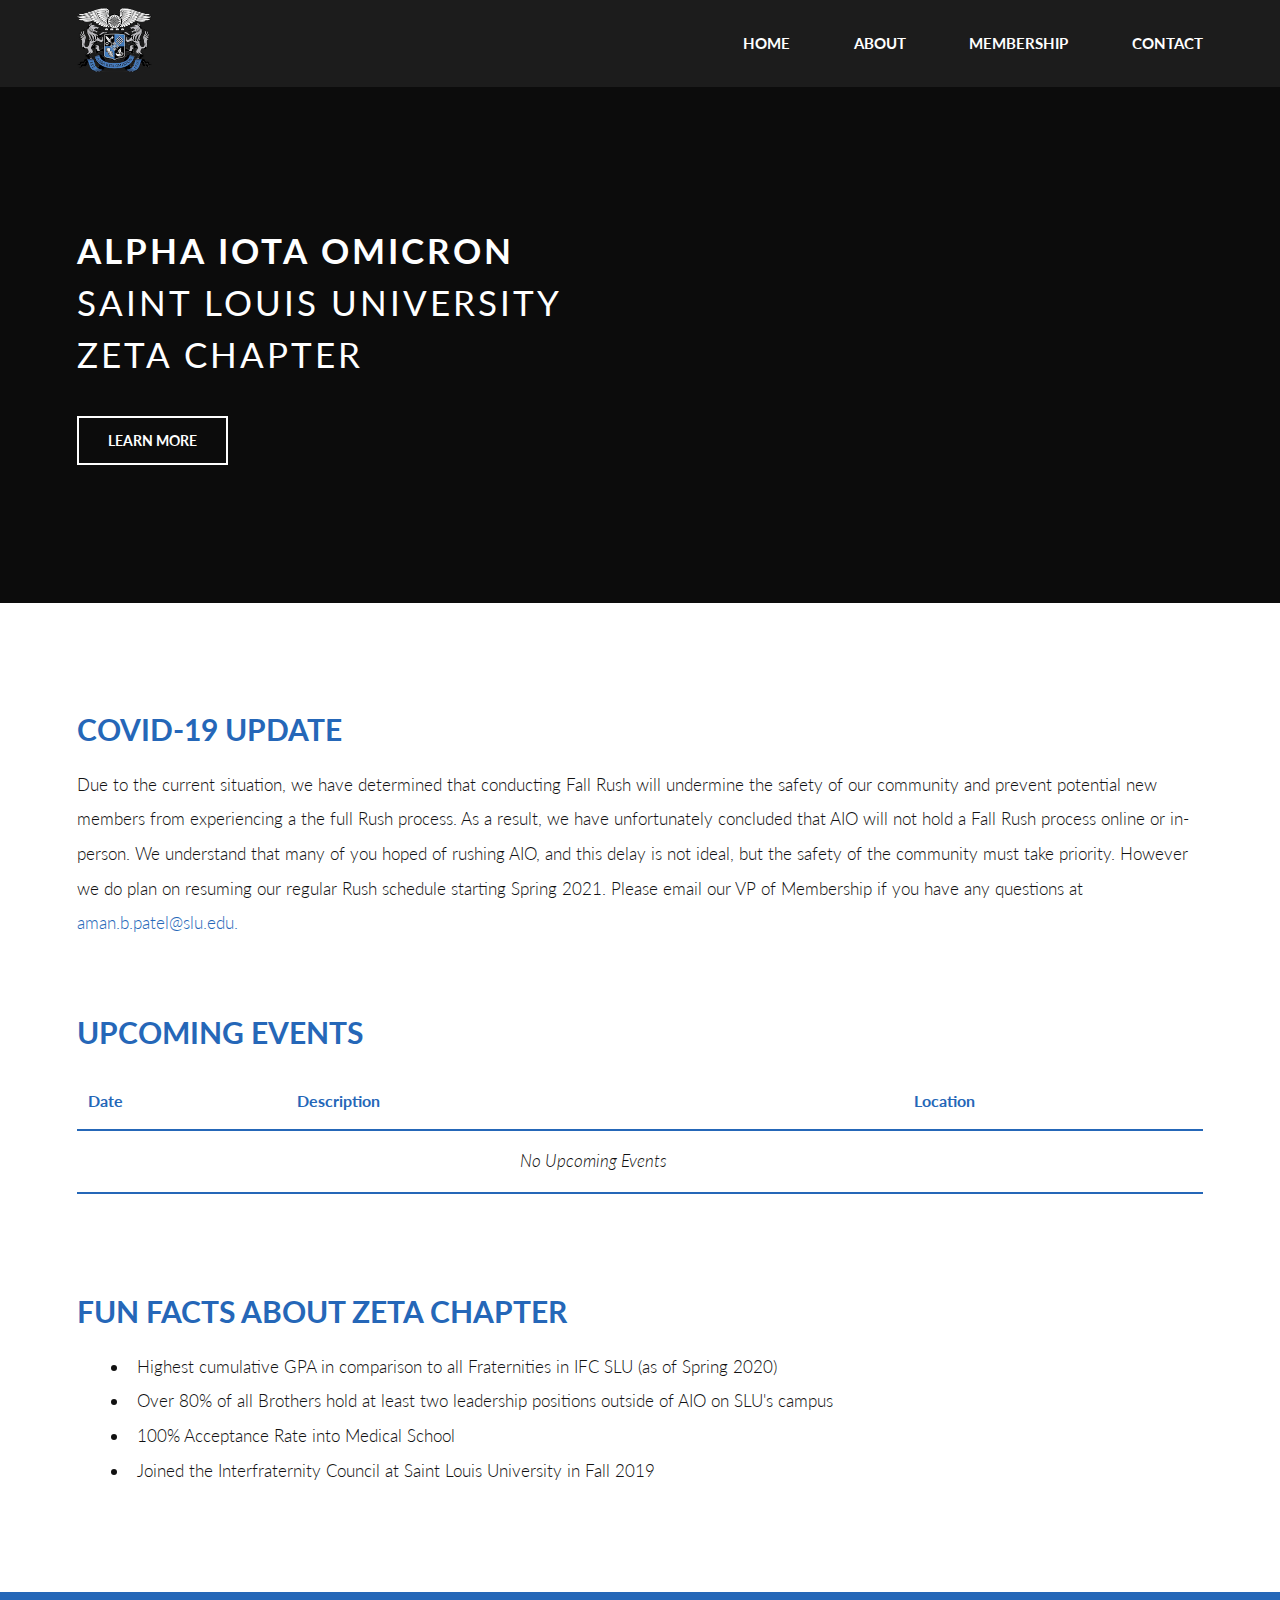
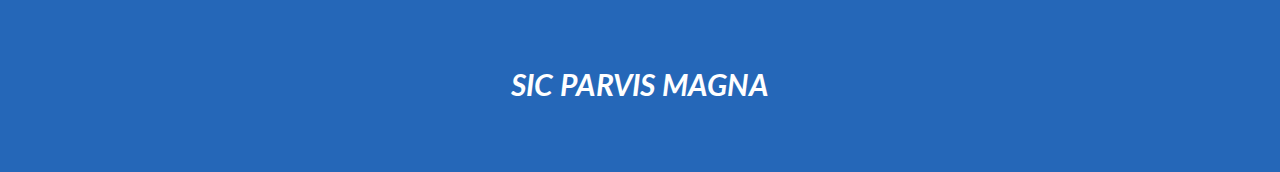
==== commit 37d132d1: "cancel rush covid update" ====
--- a/index.html
+++ b/index.html
@@ -38,10 +38,16 @@
 
 		<!-- One -->
 			<section id="one">
-				<div class="inner">
-					<header>
-						<h2>Upcoming Events</h2>
-					</header>
+				<div class="inner">
+					<header>
+					<h2 style="margin-bottom:0.5em;">Covid-19 Update</h2>
+					</header>
+						<p>Due to the current situation, we have determined that conducting Fall Rush will undermine the safety of our community and prevent potential new members from experiencing a the full Rush process. As a result, we have unfortunately concluded that AIO will not hold a Fall Rush process online or in-person. We understand that many of you hoped of rushing AIO, and this delay is not ideal, but the safety of the community must take priority. However we do plan on resuming our regular Rush schedule starting Spring 2021. Please email our VP of Membership if you have any questions at <a href="mailto:aman.b.patel@slu.edu">aman.b.patel@slu.edu.</a></p>
+					<br>
+					<!--end of covid section-->
+
+						<h2>Upcoming Events</h2>
+
 					<div class="table-wrapper">
 								<table>
 									<thead>
@@ -53,19 +59,9 @@
 									</thead>
 									<tbody>
 										<tr>
-											<td>9/4/20</td>
-											<td>TBD [Rush Event]</td>
-											<td>TBD</td>
-										</tr>
-										<tr>
-											<td>9/5/20</td>
-											<td>TBD [Rush Event]</td>
-											<td>TBD</td>
-										</tr>
-										<tr>
-											<td>9/9/20</td>
-											<td>TBD [Rush Event]</td>
-											<td>TBD</td>
+											<td></td>
+											<td align="center"><em>No Upcoming Events</em></td>
+											<td></td>
 										</tr>
 										
 									</tbody>
@@ -82,7 +78,7 @@
 					<h2 style="margin-bottom:0.5em;">Fun Facts about Zeta Chapter</h2>
 					<ul style="padding-left:3em;">
 						<li>Highest cumulative GPA in comparison to all Fraternities in IFC SLU (as of Spring 2020)</li>
-						<li>Over 80% of all Brothers hold at least two leadership positions out of AIO on SLU's campus</li>
+						<li>Over 80% of all Brothers hold at least two leadership positions outside of AIO on SLU's campus</li>
 						<li>100% Acceptance Rate into Medical School</li>
 						<li>Joined the Interfraternity Council at Saint Louis University in Fall 2019</li>
 					</ul>
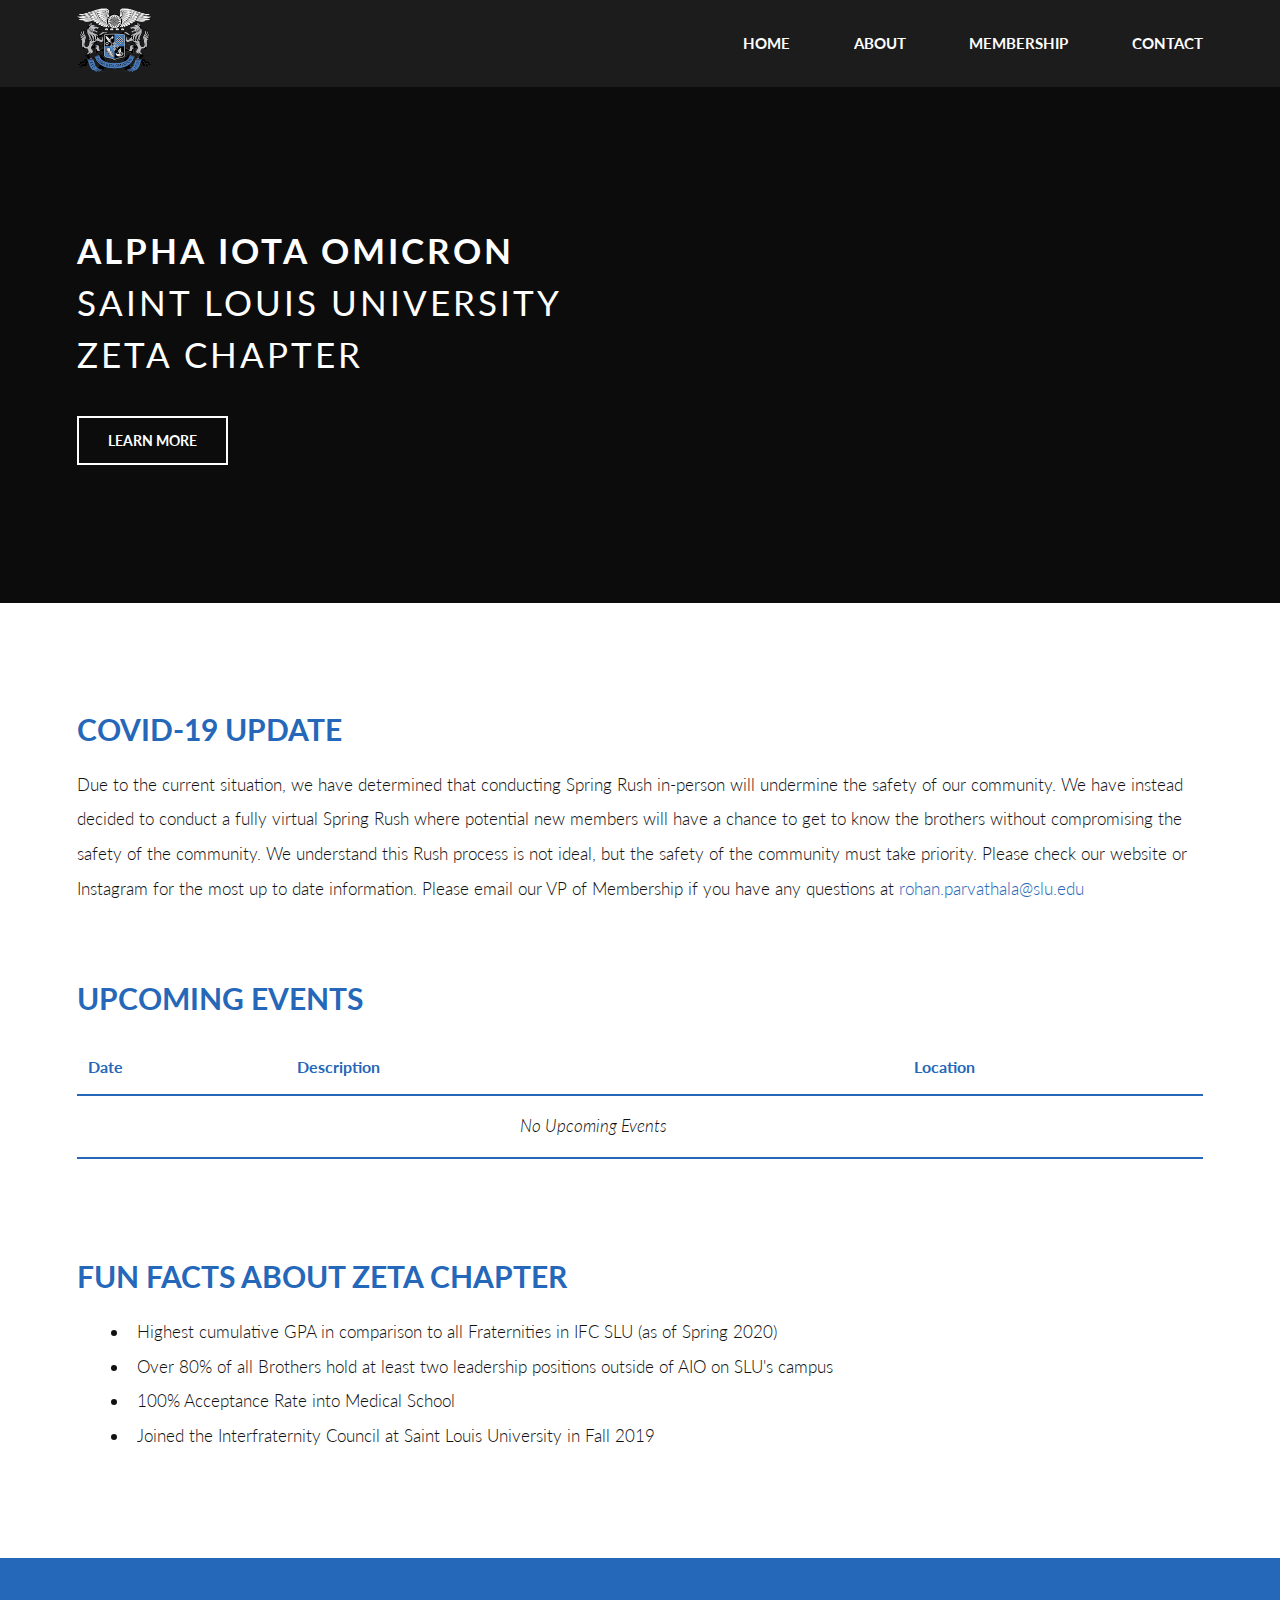
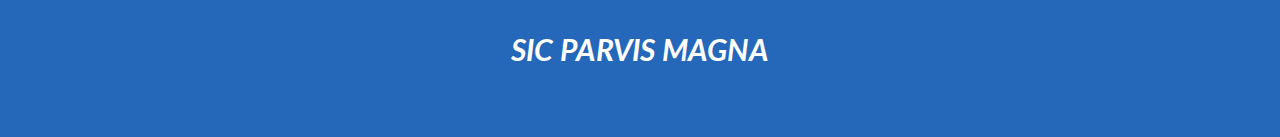
==== commit 809e41f1: "covid update 1-12-21" ====
--- a/index.html
+++ b/index.html
@@ -42,7 +42,7 @@
 					<header>
 					<h2 style="margin-bottom:0.5em;">Covid-19 Update</h2>
 					</header>
-						<p>Due to the current situation, we have determined that conducting Fall Rush will undermine the safety of our community and prevent potential new members from experiencing a the full Rush process. As a result, we have unfortunately concluded that AIO will not hold a Fall Rush process online or in-person. We understand that many of you hoped of rushing AIO, and this delay is not ideal, but the safety of the community must take priority. However we do plan on resuming our regular Rush schedule starting Spring 2021. Please email our VP of Membership if you have any questions at <a href="mailto:aman.b.patel@slu.edu">aman.b.patel@slu.edu.</a></p>
+						<p>Due to the current situation, we have determined that conducting Spring Rush in-person will undermine the safety of our community. We have instead decided to conduct a fully virtual Spring Rush where potential new members will have a chance to get to know the brothers without compromising the safety of the community. We understand this Rush process is not ideal, but the safety of the community must take priority. Please check our website or Instagram for the most up to date information. Please email our VP of Membership if you have any questions at <a href="mailto:rohan.parvathala@slu.edu">rohan.parvathala@slu.edu</a></p>
 					<br>
 					<!--end of covid section-->
 
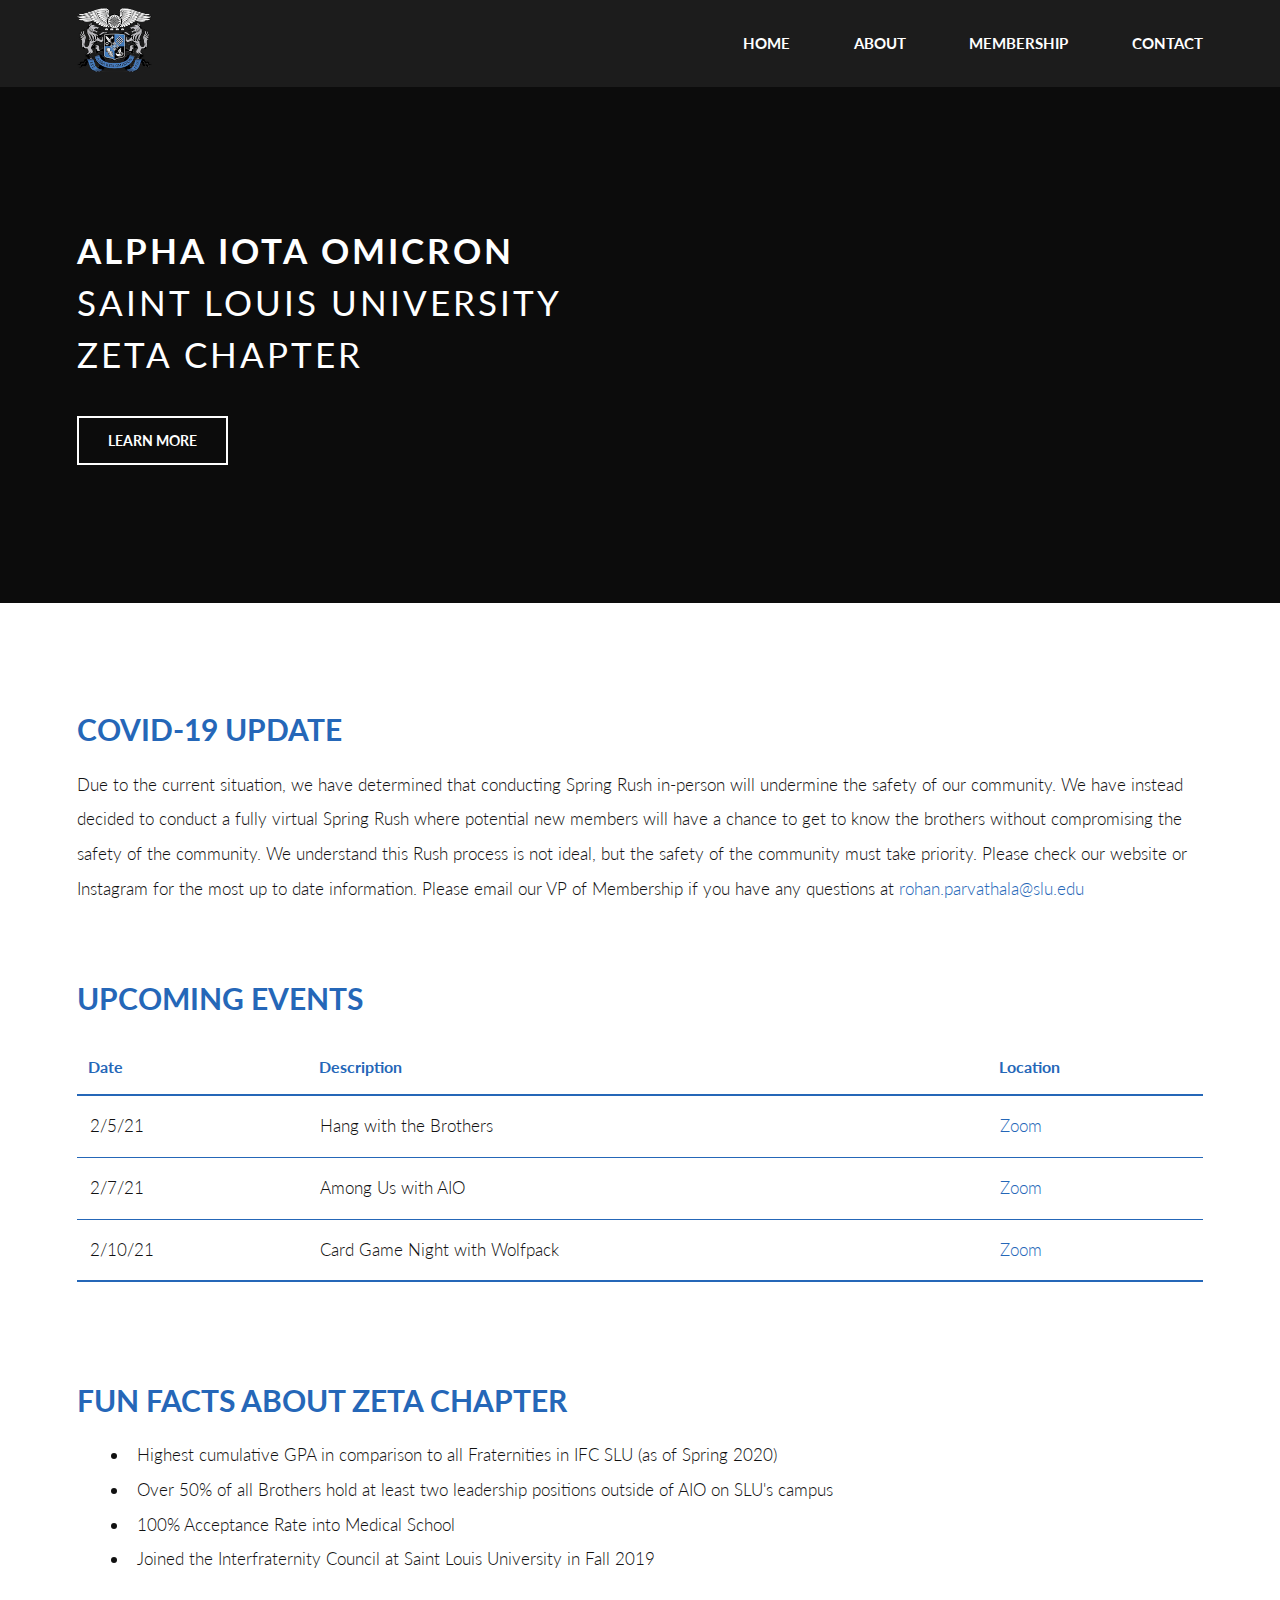
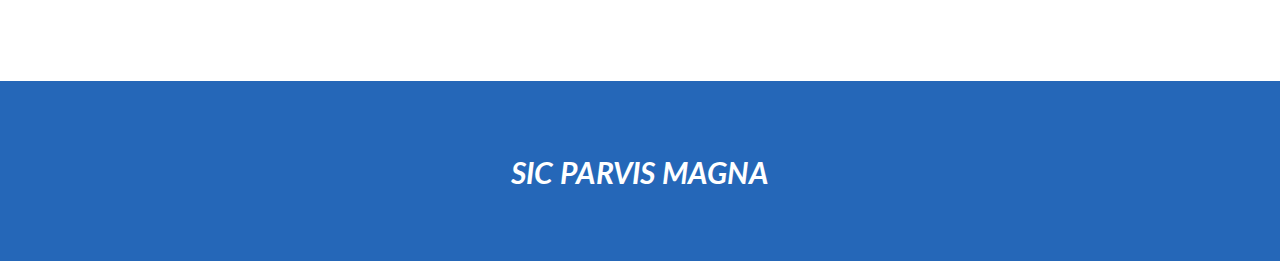
==== commit 492aa493: "zoom links for rush updated" ====
--- a/index.html
+++ b/index.html
@@ -59,11 +59,20 @@
 									</thead>
 									<tbody>
 										<tr>
-											<td></td>
-											<td align="center"><em>No Upcoming Events</em></td>
-											<td></td>
+											<td>2/5/21</td>
+											<td>Hang with the Brothers</td>
+											<td><a href="https://slu.zoom.us/j/97352618542?pwd=T1ZHQkRiczllWVF2bHM1azlONkRMUT09">Zoom</a></td>
 										</tr>
-										
+										<tr>
+											<td>2/7/21</td>
+											<td>Among Us with AIO</td>
+											<td><a href="https://slu.zoom.us/j/97986424171?pwd=Vi9CRjVUbG5KNWtGbVlVNnZ2ektmZz09">Zoom</a></td>
+										</tr>
+										<tr>
+											<td>2/10/21</td>
+											<td>Card Game Night with Wolfpack</td>
+											<td><a href="https://slu.zoom.us/j/96096135048?pwd=dW90VmRMTjcrMnhhTVRTNlhTM0JSdz09">Zoom</a></td>
+										</tr>
 									</tbody>
 									<tfoot>
 										<tr>
@@ -78,7 +87,7 @@
 					<h2 style="margin-bottom:0.5em;">Fun Facts about Zeta Chapter</h2>
 					<ul style="padding-left:3em;">
 						<li>Highest cumulative GPA in comparison to all Fraternities in IFC SLU (as of Spring 2020)</li>
-						<li>Over 80% of all Brothers hold at least two leadership positions outside of AIO on SLU's campus</li>
+						<li>Over 50% of all Brothers hold at least two leadership positions outside of AIO on SLU's campus</li>
 						<li>100% Acceptance Rate into Medical School</li>
 						<li>Joined the Interfraternity Council at Saint Louis University in Fall 2019</li>
 					</ul>
